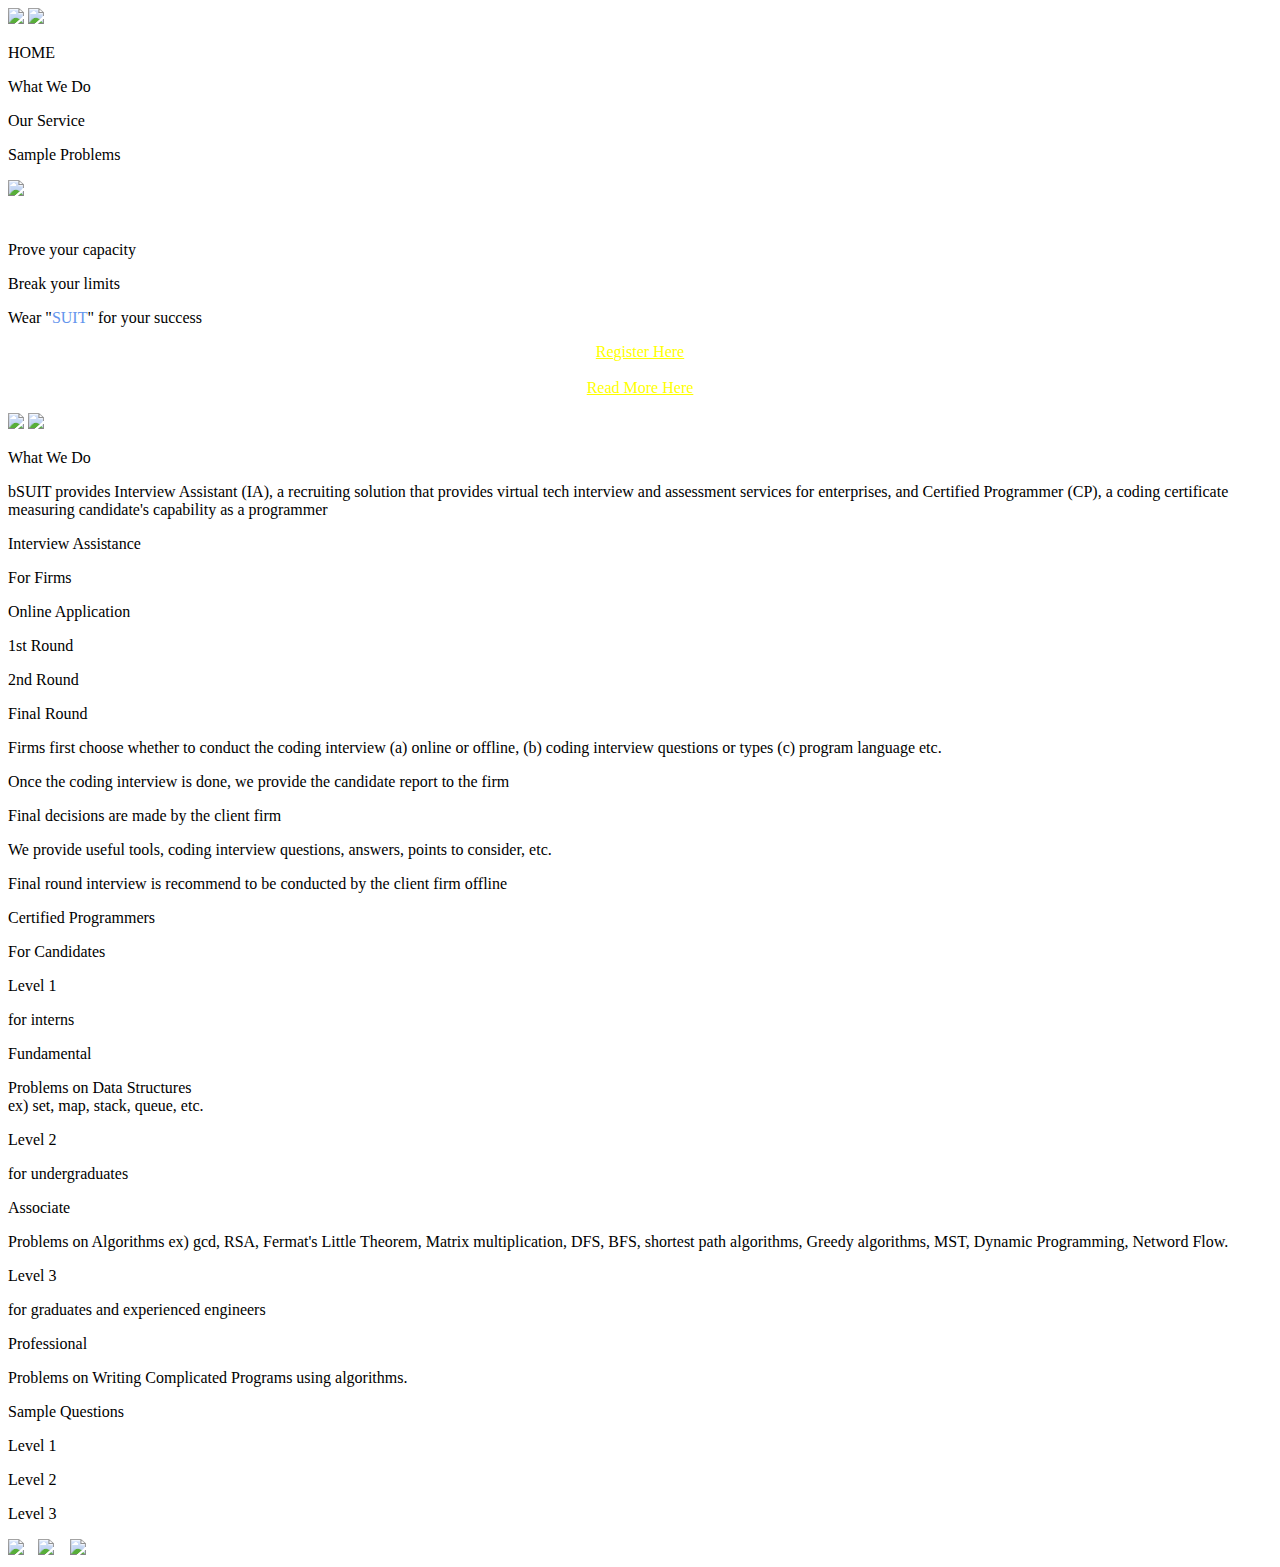
==== index.html @ 93d7b14b "bugfix" ====
<!DOCTYPE html>
<head>
    <meta name="viewport" content="width=device-width,initial-scale=1" />
    <title>HOME</title>
    <link rel="stylesheet" href="https://unpkg.com/swiper/css/swiper.css">
    <link rel="stylesheet" href="https://unpkg.com/swiper/css/swiper.min.css">
    <link rel="stylesheet" href="general.css">
    <link rel="icon" href="img/colorlogo.png">
</head>
<body>
    <div id = "rapper" style = "position:relative; height: 100%; width: 100%">
        <!-- Where the menu bars go to -->
        <div id = "anchor0" style = "position: absolute; top: 0px"></div>
        <div id = "anchor1" style = "position: absolute; top: 848px"></div>
        <div id = "anchor2" style = "position: absolute; top: 1532px"></div>
        <div id = "anchor3" style = "position: absolute; top: 3536px"></div>


        <!-- This section is the main menu part of the website.-->
        <div class = "menu" style = "width: auto">

            <div class="swiper-container" style = "background-image:url('img/box.png')">
                <!-- This is the Logo--> 
                <img id = "logo" src = "img/logo.png">
                <!-- This is the Menu Icon (hidden by default)-->
                <img id = "menuicon" src = "img/menu.png">
                <!-- This is the Menu--> 
                <div class = "words" style = "z-index: 2">
                    <p class = "mbutton" id = "uno" style = "z-index: 2"> HOME </p> 
                    <p class = "mbutton" id = "dos" style = "z-index: 2"> What We Do </p>
                    <p class = "mbutton" id = "tres" style = "z-index: 2"> Our Service </p> 
                    <p class = "mbutton" id = "quatro" style = "z-index: 2"> Sample Problems </p> 
                </div>
                <div class="swiper-wrapper">
                    <!-- Slides -->
                    <div class="swiper-slide" style = "position: relative; z-index: -1000">
                        <!-- Computer Pic -->
                        <img id = "mac" style = "z-index: -1000; max-width: 590px;" src = "img/computer.png">
                        <!-- The Text Section --> 
                        <div class = "main" style = "padding-top: 25px;">
                            <p>Prove your capacity</p>
                            <p>Break your limits</p>
                            <p>Wear "<span style = "color: #6495ED">SUIT</span>" for your success</p>
                        </div>
                        <!-- The Button --> 
                        <div id = "regbutton" style = "display: none">
                            <p style = "color: white; font-family: 'Open Sans', sans-serif; font-weight: 600; font-size: 24px; line-height: 33px; text-align: center;  line-height: 56px;"> Create Account</p>
                        </div>
                    </div>
                    <div class="swiper-slide" style = "position: relative; z-index: -1000">
                        <p id = "page2but" style = "text-align: center"> <a href = "https://tinyurl.com/bsuit-bcc-register" style = "z-index: 2; color: yellow; text-align: center">Register Here</a> <br><br> <a href = "competition.html" style = "z-index: 2; color: yellow;"> Read More Here</a> </p>
                        <img id = "banner" src = "img/banner.png">
                        <img id = "phonebanner" style = "z-index: -1;" src = "img/phonebanner.png">
                    </div>
                </div>
                <!-- pagination -->
                <div class="swiper-pagination"></div>
            
                <!-- navigation buttons -->
                <div class="swiper-button-prev swiperb" style = "color: white; opacity: 0.8"></div>
                <div class="swiper-button-next swiperb" style = "color: white; opacity: 0.8"></div>
            </div>
        </div>

        <!-- What We Do Section --> 
        <div class = "what-we-do">
            <div class = "rectangle-cover"></div>
            <p id = "title-text">What We Do</p>
            <div class = "line"></div>
            <p id = "main-text">bSUIT provides Interview Assistant (IA), a recruiting solution that provides virtual tech interview and assessment services for enterprises, and Certified Programmer (CP), a coding certificate measuring candidate's capability as a programmer
        </div>


        <!-- Interview Assistance --> 
        <div class = "specs1">
            <div class = "deco1"></div>
            <p id = "interviewassist"> Interview Assistance </p>
            <p id = "ffirms">For Firms</p>
            <!-- Timeline Bar -->
            <div id = "tbar"></div>
            <!-- Online Application-->
            <p id = "op">Online Application</p>
            <!-- 1st Round -->
            <p id = "firstr">1st Round</p>
            <!-- 2nd Round -->
            <p id = "secondr"> 2nd Round</p>
            <!-- Fianl Round -->
            <p id = "finalr"> Final Round </p>
            <!-- First Bulletpoint -->
            <div id = "fbul"> </div>
            <!-- Second Bulletpoint -->
            <div id = "sbullet"> </div>
            <!-- Thrid Bulletpoint -->
            <div id = "tbullet"> </div>
            <!-- Forth Bulletpoint -->
            <div  id = "fbullet"> </div>
            <!-- First Minibullet -->
            <div id = "fmbullet"></div>
            <!-- Second Minibullet -->
            <div id = "smbullet"></div>
            <!-- Thrid Minibullet-->
            <div id = "tmbullet"></div>
            <!-- Forth Minibullet -->
            <div id = "fombullet"></div>
            <!-- Fifth Minibullet -->
            <div id = "fifth-mbullet"></div>
            <!-- first round description-1 -->
            <p id = "firstrd-one">Firms first choose whether to conduct the coding interview (a) online or offline, (b) coding interview questions or types (c) program language etc.</p>
            <!-- first round descripton-2 -->
            <p id = "firstrd-two">Once the coding interview is done, we provide the candidate report to the firm</p>
            <!-- second round descripton-1 -->
            <p id = "secrd-one">Final decisions are made by the client firm</p>
            <!-- final round description-1-->
            <p id = "finrd-one">We provide useful tools, coding interview questions, answers, points to consider, etc.</p>
            <!-- final round description-2-->
            <p id = "finrd-two">Final round interview is recommend to be conducted by the client firm offline</p>
        </div>

        <!-- Certified Programmers -->
        <div class = "specs2">
            <!-- Deco -->
            <div class = "deco"> </div>
            <!-- Title -->
            <p id = "title"> Certified Programmers</p>
            <!-- Side Title -->
            <p id = "stitle"> For Candidates</p>

            <!-- Level 1 -->
            <p id = "lvlone"> Level 1</p>
            <!--For Interns-->
            <p id = "interns"> for interns</p>
            <!-- Divider 1 -->
            <div id = "divone"> </div>
            <!-- LVL1 Title -->
            <p id = "lvlonetitle"> Fundamental</p>
            <!-- LVL1 Main -->
            <p id = "lvlonemain">Problems on Data Structures <br> ex) set, map, stack, queue, etc.</p>


            <!-- Level 2 -->
            <p id = "lvltwo"> Level 2</p>
            <!--For Undergraduates-->
            <p id = "undergraduates">for undergraduates</p>
            <!-- Divider 2 -->
            <div id = "divtwo"> </div>
            <!-- LVL2 Title -->
            <p id = "lvltwotitle"> Associate</p>
            <!-- LVL2 Main -->
            <p id = "lvltwomain">Problems on Algorithms ex) gcd, RSA, Fermat's Little Theorem, Matrix multiplication, DFS, BFS, shortest path algorithms, Greedy algorithms, MST, Dynamic Programming, Netword Flow.</p>

            <!-- Level 3 -->
            <p id = "lvlthree"> Level 3</p>
            <!--For Graduates and Experienced Engineers-->
            <p id = "graduates"> for graduates and experienced engineers</p>
            <!-- Divider 3 -->
            <div id = "divthree"> </div>
            <!-- LVL3 Title -->
            <p id = "lvlthreetitle"> Professional</p>
            <!-- LVL3 Main -->
            <p id = "lvlthreemain">Problems on Writing Complicated Programs using algorithms.</p>
        </div>

        <div class = "sample-questions">
            <!-- Title -->
            <p id = "title">Sample Questions</p>
            <!-- The Problem -->
            <div class="swiper-containerdos">
                <div class="swiper-wrapper" style = "width: 752px">
                    <div class="swiper-slide" id = "first"></div>
                    <div class="swiper-slide" id = "second"> </div>
                    <div class="swiper-slide" id = "third"> </div>
                </div>
                <div class="swiper-button-prev" style = "color: grey; opacity: 0.8"></div>
                <div class="swiper-button-next" style = "color: grey; opacity: 0.8"></div>
            </div>

            <div id = "problem"></div>
            <!-- Lvl1 button -->
            <p id = "lvl1but" class = "selected"> Level 1 </p>
            <!-- Lvl2 button -->
            <p id = "lvl2but" class = "samplebutton"> Level 2 </p>
            <!-- Lvl3 button -->
            <p id = "lvl3but" class = "samplebutton"> Level 3 </p>
            <!-- UI Line -->
            <div id = "uiline"></div>
            <div class = "footer">
            </div>
            <div class = "logos">
                <a href = "https://www.facebook.com/bsuit.berkeley/"><img id = "fb" src = "img/fb.png" style = "margin-right: 10px"></a>
                <a href = "https://www.instagram.com/bsuit.berkeley/"><img id = "in" src = "img/in.png"></a>
                <a href = "https://www.linkedin.com/company/bsuit/"><img id = "li" src = "img/li.png" style = "margin-left: 12px"></a>
            </div>
            <p style = "position: absolute; color: white; top: 1155px; left: 50%; transform: translateX(-50%); font-family: 'Open Sans', sans-serif">© 2020 by bSUIT.</p>

        </div>
    </div>
    <script src="https://code.jquery.com/jquery-3.5.1.min.js"></script>
    <link href = "https://code.jquery.com/ui/1.12.1/themes/ui-lightness/jquery-ui.css" rel = "stylesheet">
    <script src="https://unpkg.com/swiper/js/swiper.js"></script>
    <script src="https://unpkg.com/swiper/js/swiper.min.js"></script>
    <script src = "https://code.jquery.com/ui/1.12.1/jquery-ui.js"></script>
    <script src = "scripts/home.js"></script>
</body>
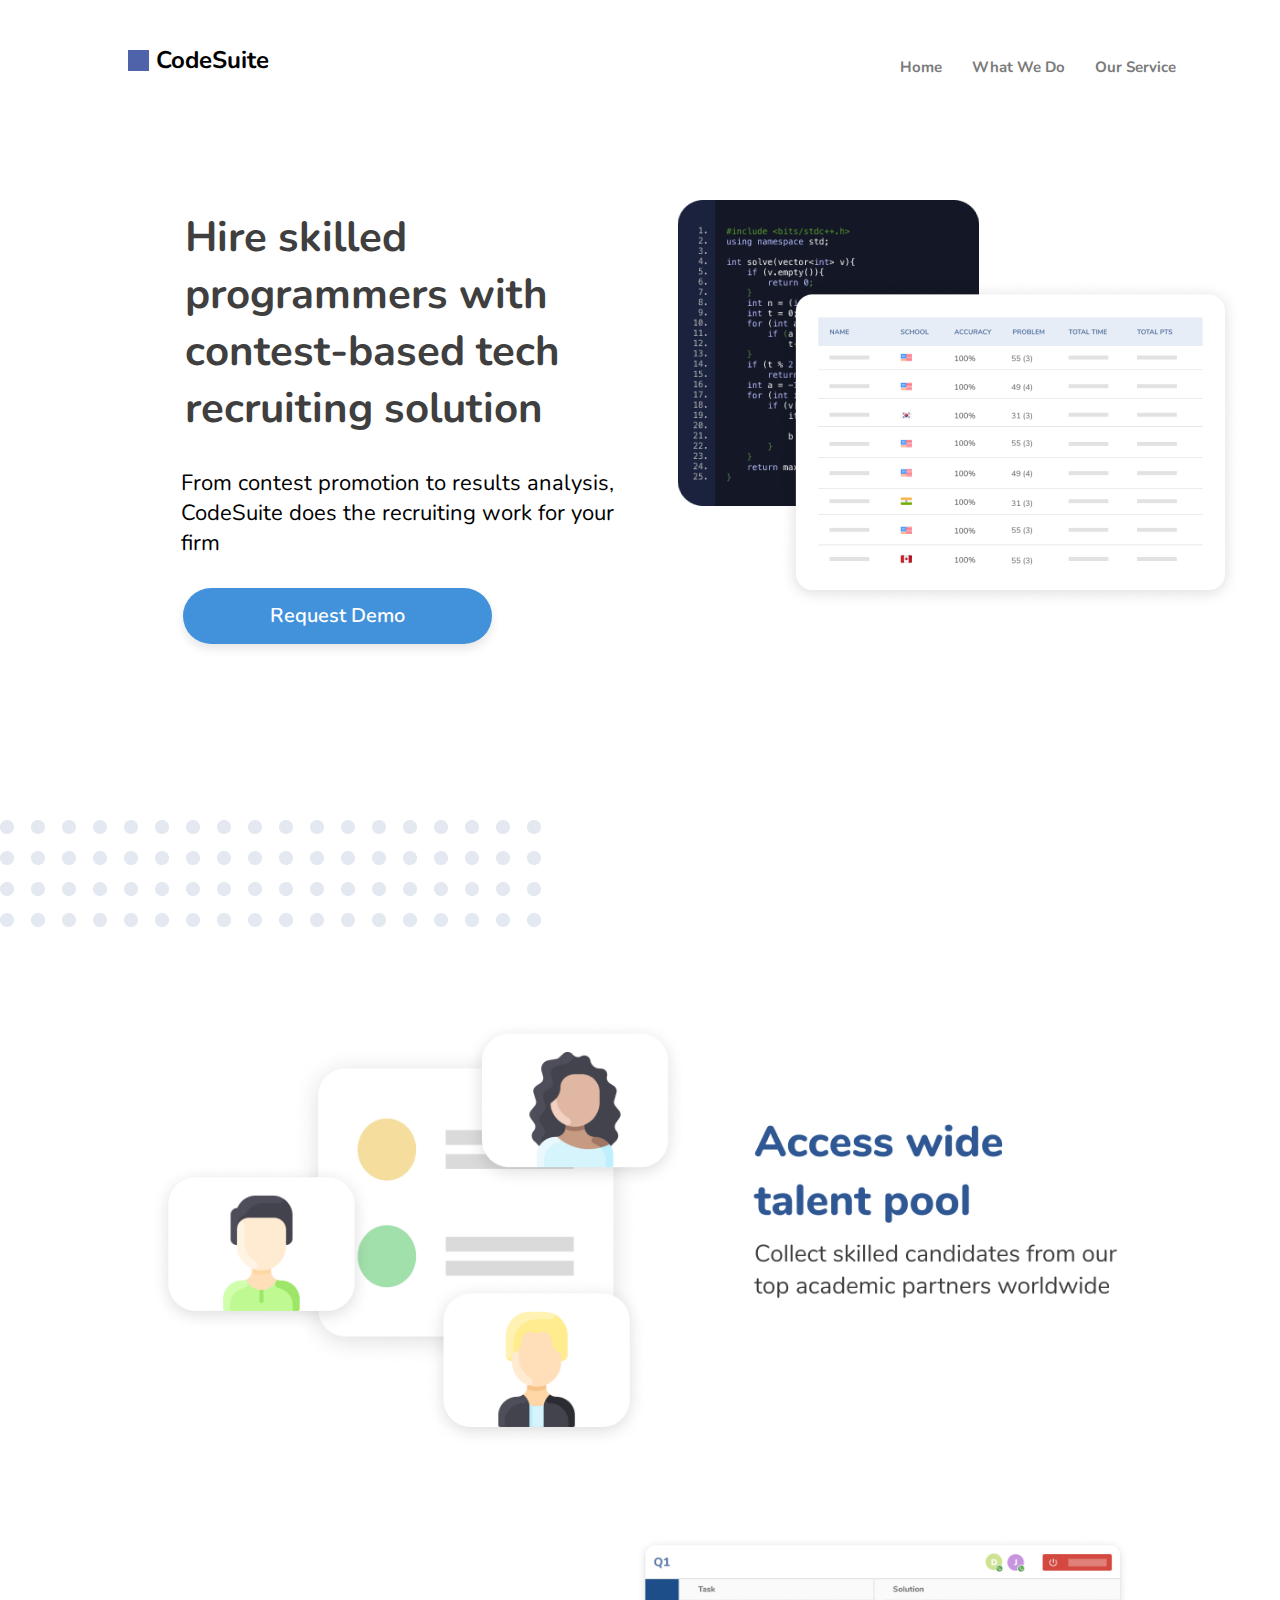
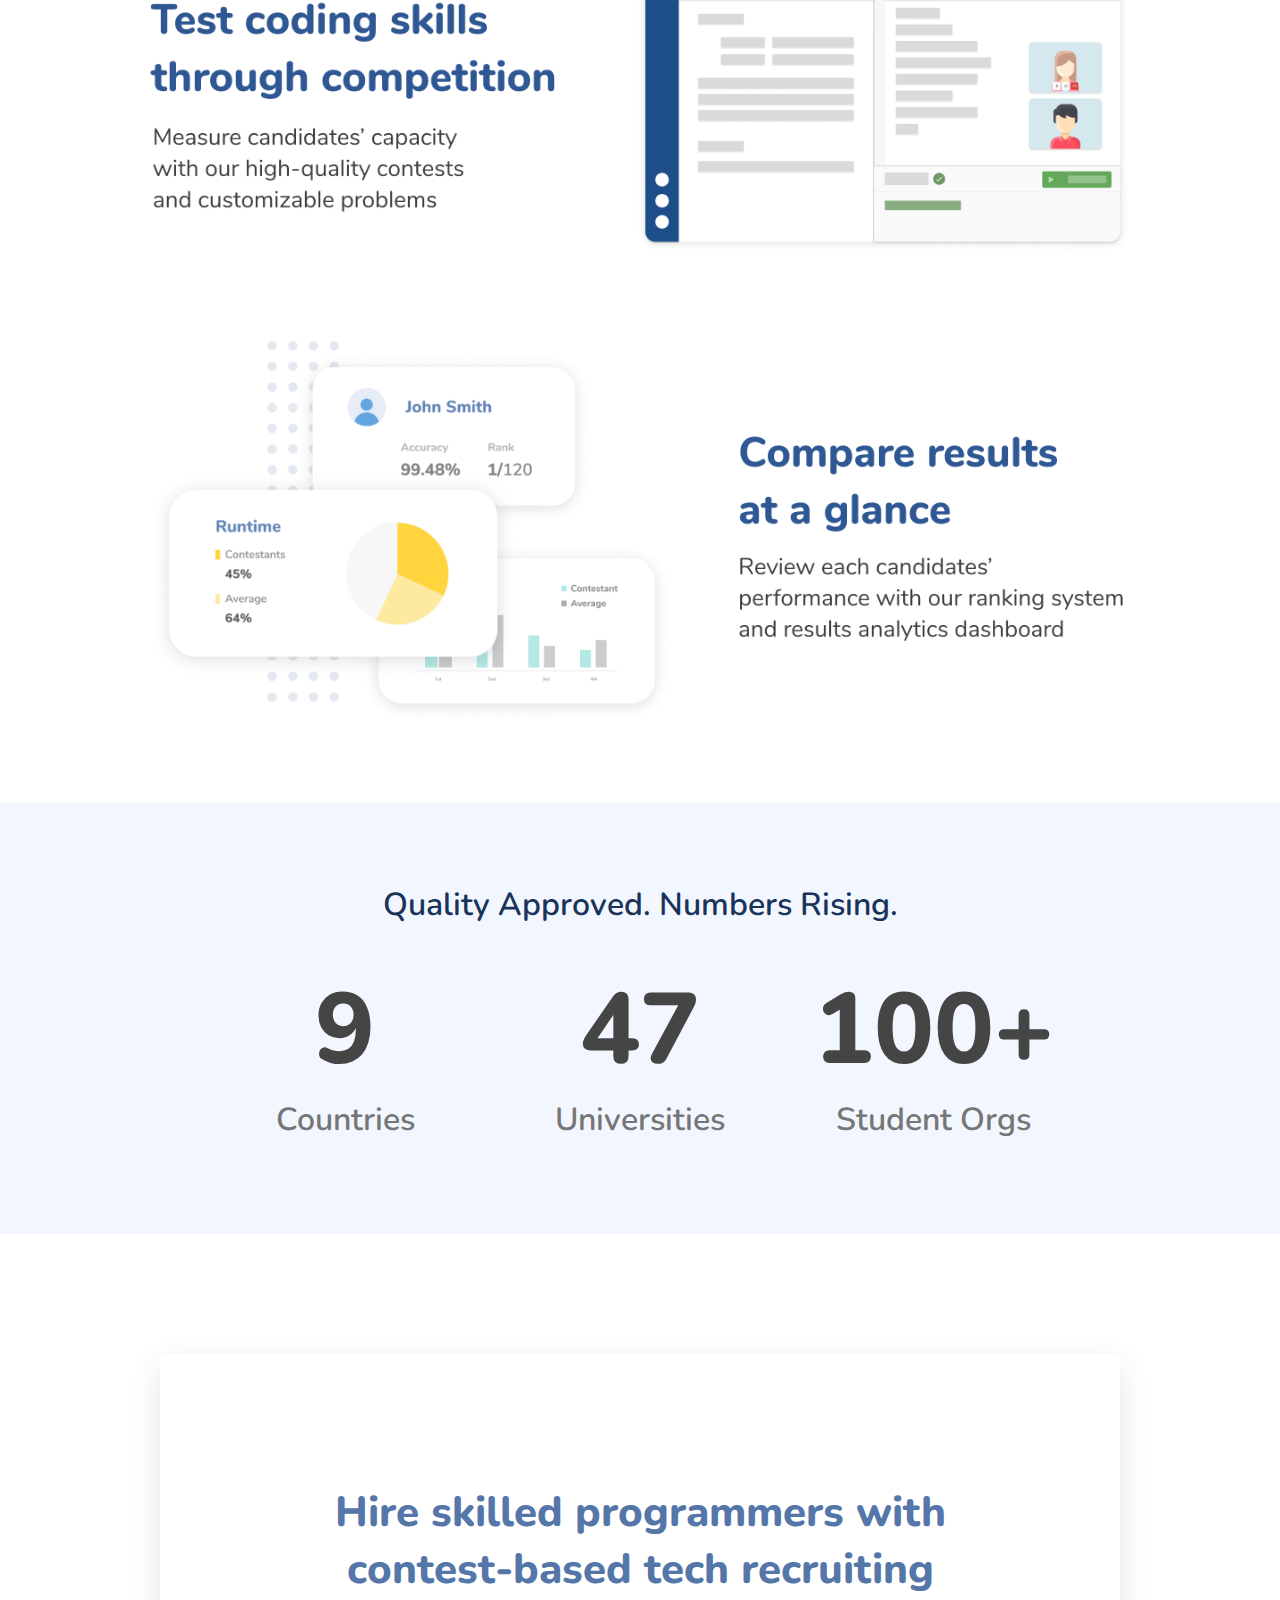
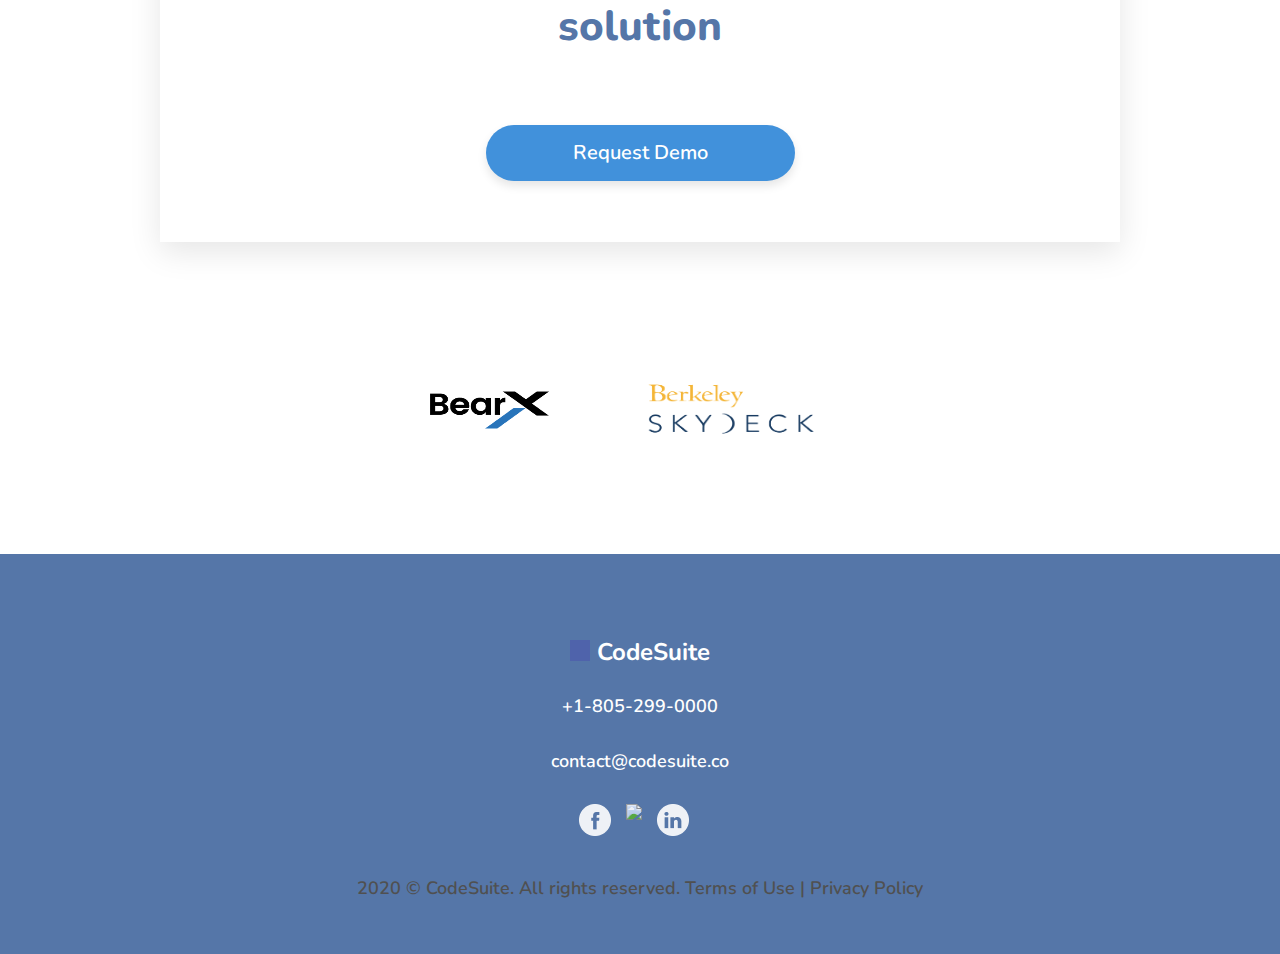
==== commit abc4427f: "fixed" ====
--- a/index.html
+++ b/index.html
@@ -1,203 +1,90 @@
 <!DOCTYPE html>
 <head>
-    <meta name="viewport" content="width=device-width,initial-scale=1" />
-    <title>HOME</title>
-    <link rel="stylesheet" href="https://unpkg.com/swiper/css/swiper.css">
-    <link rel="stylesheet" href="https://unpkg.com/swiper/css/swiper.min.css">
-    <link rel="stylesheet" href="general.css">
+    <meta name="viewport" content="width=device-width,initial-scale=1"/>
+    <title>Home</title>
+    <link rel="stylesheet" href="index.css">
+    <link href='https://fonts.googleapis.com/css?family=Nunito' rel='stylesheet'>
+    <link href='http://fonts.googleapis.com/css?family=Roboto' rel='stylesheet' type='text/css'>
+    <link href='https://fonts.googleapis.com/css?family=Montserrat' rel='stylesheet'>
+    <link href='https://fonts.googleapis.com/css?family=Menlo' rel='stylesheet'>
+    <link href='http://fonts.googleapis.com/css?family=Open+Sans:400,300,700' rel='stylesheet' type='text/css'>
     <link rel="icon" href="img/colorlogo.png">
 </head>
 <body>
-    <div id = "rapper" style = "position:relative; height: 100%; width: 100%">
-        <!-- Where the menu bars go to -->
-        <div id = "anchor0" style = "position: absolute; top: 0px"></div>
-        <div id = "anchor1" style = "position: absolute; top: 848px"></div>
-        <div id = "anchor2" style = "position: absolute; top: 1532px"></div>
-        <div id = "anchor3" style = "position: absolute; top: 3536px"></div>
-
-
-        <!-- This section is the main menu part of the website.-->
-        <div class = "menu" style = "width: auto">
-
-            <div class="swiper-container" style = "background-image:url('img/box.png')">
-                <!-- This is the Logo--> 
-                <img id = "logo" src = "img/logo.png">
-                <!-- This is the Menu Icon (hidden by default)-->
-                <img id = "menuicon" src = "img/menu.png">
-                <!-- This is the Menu--> 
-                <div class = "words" style = "z-index: 2">
-                    <p class = "mbutton" id = "uno" style = "z-index: 2"> HOME </p> 
-                    <p class = "mbutton" id = "dos" style = "z-index: 2"> What We Do </p>
-                    <p class = "mbutton" id = "tres" style = "z-index: 2"> Our Service </p> 
-                    <p class = "mbutton" id = "quatro" style = "z-index: 2"> Sample Problems </p> 
-                </div>
-                <div class="swiper-wrapper">
-                    <!-- Slides -->
-                    <div class="swiper-slide" style = "position: relative; z-index: -1000">
-                        <!-- Computer Pic -->
-                        <img id = "mac" style = "z-index: -1000; max-width: 590px;" src = "img/computer.png">
-                        <!-- The Text Section --> 
-                        <div class = "main" style = "padding-top: 25px;">
-                            <p>Prove your capacity</p>
-                            <p>Break your limits</p>
-                            <p>Wear "<span style = "color: #6495ED">SUIT</span>" for your success</p>
-                        </div>
-                        <!-- The Button --> 
-                        <div id = "regbutton" style = "display: none">
-                            <p style = "color: white; font-family: 'Open Sans', sans-serif; font-weight: 600; font-size: 24px; line-height: 33px; text-align: center;  line-height: 56px;"> Create Account</p>
-                        </div>
-                    </div>
-                    <div class="swiper-slide" style = "position: relative; z-index: -1000">
-                        <p id = "page2but" style = "text-align: center"> <a href = "https://tinyurl.com/bsuit-bcc-register" style = "z-index: 2; color: yellow; text-align: center">Register Here</a> <br><br> <a href = "competition.html" style = "z-index: 2; color: yellow;"> Read More Here</a> </p>
-                        <img id = "banner" src = "img/banner.png">
-                        <img id = "phonebanner" style = "z-index: -1;" src = "img/phonebanner.png">
-                    </div>
-                </div>
-                <!-- pagination -->
-                <div class="swiper-pagination"></div>
-            
-                <!-- navigation buttons -->
-                <div class="swiper-button-prev swiperb" style = "color: white; opacity: 0.8"></div>
-                <div class="swiper-button-next swiperb" style = "color: white; opacity: 0.8"></div>
+    <div class = "navbar">
+        <div class = "logoandtitle">
+            <div class = "mbluebox"></div>
+            <p id = "title">CodeSuite</p>
+            <img src = "img/menu.png" id = "menuicon">
+        </div>
+        <a id = "home">Home</a>
+        <a id = "whutwedo">What We Do</a>
+        <a id = "serv">Our Service</a>
+    </div>
+    <div class = "headerpage">
+        <div class = "block1">
+            <p class = "subheader1">Hire skilled programmers with contest-based tech recruiting solution</p>
+            <p class = "subheader2">From contest promotion to results analysis, CodeSuite does the recruiting work for your firm</p>
+            <a class = "button1">Request Demo</a>
+        </div>
+        <div class = "block2">
+            <img id = "dos" src = "img/dos.png">
+            <img id = "uno" src = "img/uno.png">
+        </div>
+    </div>
+    <img id = "dividor" src = "img/4.png">
+    <div class = "firstinfo">
+        <img draggable="false" src = "img/firstinfo.png">
+    </div>
+    <div class = "secondinfo">
+        <img draggable="false" src = "img/secondinfo.png">
+    </div>
+    <div class = "thirdinfo">
+        <img draggable="false" src = "img/thirdinfo.png">
+    </div>
+    <div class = "bluebox">
+        <p class = "title"> Quality Approved. Numbers Rising.</p>
+        <div class = "stats">
+            <div class = "countries">
+                <p class = "number">9</p>
+                <p class = "desc">Countries</p>
+            </div>
+            <div class = "universities">
+                <p class = "number">47</p>
+                <p class = "desc">Universities</p>
+            </div>
+            <div class = "orgs">
+                <p class = "number">100+</p>
+                <p class = "desc">Student Orgs</p>
             </div>
         </div>
-
-        <!-- What We Do Section --> 
-        <div class = "what-we-do">
-            <div class = "rectangle-cover"></div>
-            <p id = "title-text">What We Do</p>
-            <div class = "line"></div>
-            <p id = "main-text">bSUIT provides Interview Assistant (IA), a recruiting solution that provides virtual tech interview and assessment services for enterprises, and Certified Programmer (CP), a coding certificate measuring candidate's capability as a programmer
+    </div>
+    <div class = "closer">
+        <div class = "innerbox">
+            <p class = "desc">Hire skilled programmers with contest-based tech recruiting solution</p>
+            <a class = "button"> Request Demo </a>
         </div>
-
-
-        <!-- Interview Assistance --> 
-        <div class = "specs1">
-            <div class = "deco1"></div>
-            <p id = "interviewassist"> Interview Assistance </p>
-            <p id = "ffirms">For Firms</p>
-            <!-- Timeline Bar -->
-            <div id = "tbar"></div>
-            <!-- Online Application-->
-            <p id = "op">Online Application</p>
-            <!-- 1st Round -->
-            <p id = "firstr">1st Round</p>
-            <!-- 2nd Round -->
-            <p id = "secondr"> 2nd Round</p>
-            <!-- Fianl Round -->
-            <p id = "finalr"> Final Round </p>
-            <!-- First Bulletpoint -->
-            <div id = "fbul"> </div>
-            <!-- Second Bulletpoint -->
-            <div id = "sbullet"> </div>
-            <!-- Thrid Bulletpoint -->
-            <div id = "tbullet"> </div>
-            <!-- Forth Bulletpoint -->
-            <div  id = "fbullet"> </div>
-            <!-- First Minibullet -->
-            <div id = "fmbullet"></div>
-            <!-- Second Minibullet -->
-            <div id = "smbullet"></div>
-            <!-- Thrid Minibullet-->
-            <div id = "tmbullet"></div>
-            <!-- Forth Minibullet -->
-            <div id = "fombullet"></div>
-            <!-- Fifth Minibullet -->
-            <div id = "fifth-mbullet"></div>
-            <!-- first round description-1 -->
-            <p id = "firstrd-one">Firms first choose whether to conduct the coding interview (a) online or offline, (b) coding interview questions or types (c) program language etc.</p>
-            <!-- first round descripton-2 -->
-            <p id = "firstrd-two">Once the coding interview is done, we provide the candidate report to the firm</p>
-            <!-- second round descripton-1 -->
-            <p id = "secrd-one">Final decisions are made by the client firm</p>
-            <!-- final round description-1-->
-            <p id = "finrd-one">We provide useful tools, coding interview questions, answers, points to consider, etc.</p>
-            <!-- final round description-2-->
-            <p id = "finrd-two">Final round interview is recommend to be conducted by the client firm offline</p>
-        </div>
-
-        <!-- Certified Programmers -->
-        <div class = "specs2">
-            <!-- Deco -->
-            <div class = "deco"> </div>
-            <!-- Title -->
-            <p id = "title"> Certified Programmers</p>
-            <!-- Side Title -->
-            <p id = "stitle"> For Candidates</p>
-
-            <!-- Level 1 -->
-            <p id = "lvlone"> Level 1</p>
-            <!--For Interns-->
-            <p id = "interns"> for interns</p>
-            <!-- Divider 1 -->
-            <div id = "divone"> </div>
-            <!-- LVL1 Title -->
-            <p id = "lvlonetitle"> Fundamental</p>
-            <!-- LVL1 Main -->
-            <p id = "lvlonemain">Problems on Data Structures <br> ex) set, map, stack, queue, etc.</p>
-
-
-            <!-- Level 2 -->
-            <p id = "lvltwo"> Level 2</p>
-            <!--For Undergraduates-->
-            <p id = "undergraduates">for undergraduates</p>
-            <!-- Divider 2 -->
-            <div id = "divtwo"> </div>
-            <!-- LVL2 Title -->
-            <p id = "lvltwotitle"> Associate</p>
-            <!-- LVL2 Main -->
-            <p id = "lvltwomain">Problems on Algorithms ex) gcd, RSA, Fermat's Little Theorem, Matrix multiplication, DFS, BFS, shortest path algorithms, Greedy algorithms, MST, Dynamic Programming, Netword Flow.</p>
-
-            <!-- Level 3 -->
-            <p id = "lvlthree"> Level 3</p>
-            <!--For Graduates and Experienced Engineers-->
-            <p id = "graduates"> for graduates and experienced engineers</p>
-            <!-- Divider 3 -->
-            <div id = "divthree"> </div>
-            <!-- LVL3 Title -->
-            <p id = "lvlthreetitle"> Professional</p>
-            <!-- LVL3 Main -->
-            <p id = "lvlthreemain">Problems on Writing Complicated Programs using algorithms.</p>
-        </div>
-
-        <div class = "sample-questions">
-            <!-- Title -->
-            <p id = "title">Sample Questions</p>
-            <!-- The Problem -->
-            <div class="swiper-containerdos">
-                <div class="swiper-wrapper" style = "width: 752px">
-                    <div class="swiper-slide" id = "first"></div>
-                    <div class="swiper-slide" id = "second"> </div>
-                    <div class="swiper-slide" id = "third"> </div>
-                </div>
-                <div class="swiper-button-prev" style = "color: grey; opacity: 0.8"></div>
-                <div class="swiper-button-next" style = "color: grey; opacity: 0.8"></div>
-            </div>
-
-            <div id = "problem"></div>
-            <!-- Lvl1 button -->
-            <p id = "lvl1but" class = "selected"> Level 1 </p>
-            <!-- Lvl2 button -->
-            <p id = "lvl2but" class = "samplebutton"> Level 2 </p>
-            <!-- Lvl3 button -->
-            <p id = "lvl3but" class = "samplebutton"> Level 3 </p>
-            <!-- UI Line -->
-            <div id = "uiline"></div>
-            <div class = "footer">
-            </div>
-            <div class = "logos">
-                <a href = "https://www.facebook.com/bsuit.berkeley/"><img id = "fb" src = "img/fb.png" style = "margin-right: 10px"></a>
-                <a href = "https://www.instagram.com/bsuit.berkeley/"><img id = "in" src = "img/in.png"></a>
-                <a href = "https://www.linkedin.com/company/bsuit/"><img id = "li" src = "img/li.png" style = "margin-left: 12px"></a>
-            </div>
-            <p style = "position: absolute; color: white; top: 1155px; left: 50%; transform: translateX(-50%); font-family: 'Open Sans', sans-serif">© 2020 by bSUIT.</p>
+        <div class = "logoarray">
+            <img id = "uno" src = "img/logo1.png">
+            <img id = "dos" src = "img/uc.png">
+            <img id = "tres" src = "img/logo3.png">
+            <img id = "quatro" src = "img/skydeck2.png">
 
         </div>
     </div>
-    <script src="https://code.jquery.com/jquery-3.5.1.min.js"></script>
-    <link href = "https://code.jquery.com/ui/1.12.1/themes/ui-lightness/jquery-ui.css" rel = "stylesheet">
-    <script src="https://unpkg.com/swiper/js/swiper.js"></script>
-    <script src="https://unpkg.com/swiper/js/swiper.min.js"></script>
-    <script src = "https://code.jquery.com/ui/1.12.1/jquery-ui.js"></script>
-    <script src = "scripts/home.js"></script>
-</body>
+    <div class = "footer">
+        <div class = "logoandtitle">
+            <div class = "mbluebox"></div>
+            <p id = "title">CodeSuite</p>
+        </div>
+        <p class = "number">+1-805-299-0000</p>
+        <p class = "email">contact@codesuite.co</p>
+        <div class = "social">
+            <a href = "https://www.facebook.com/bsuit.berkeley/"><img src = img/facebook.png></a>
+            <a href = "https://www.instagram.com/bsuit.berkeley/"><img src = "img/instagram.png"></a>
+            <a href = "https://www.linkedin.com/company/bsuit/"><img src = "img/linkedin.png"></a>
+        </div>
+        <p class = "finalfoot">2020 © CodeSuite. All rights reserved. Terms of Use | Privacy Policy</p>
+</div>
+<script src = index.js></script>
+</body>--- a/index.css
+++ b/index.css
@@ -0,0 +1,1628 @@
+* { 
+    margin: 0;
+    padding: 0;
+}
+
+html { 
+    width: 100%; 
+    height: 100%; 
+}
+
+/* Navbar */
+.navbar {
+    width: 100%; 
+    height: 120px; 
+    display: flex; 
+    min-width: 1250px; 
+}
+
+.navbar .logoandtitle {
+    display: flex; 
+    width: 58%; 
+    margin-left: 10%; 
+    
+}
+.navbar .logoandtitle img {
+    display: none; 
+}
+
+.navbar .logoandtitle .mbluebox { 
+    position: relative; 
+    display: block; 
+    width: 21px;
+    height: 21px; 
+    margin-top: calc((120px - 21px)/2);
+    margin-right: 7px; 
+    background: #4F63AB; 
+}
+
+
+#title { 
+    font-family: 'Nunito';
+    font-style: normal;
+    font-weight: bold;
+    font-size: 24px;
+    line-height: 120px;
+}
+.navbar a { 
+    font-family: 'Nunito';
+    font-style: normal;
+    font-weight: bold;
+    font-size: 15px;
+    line-height: 15px;
+    margin-top: 60px;
+    color: #6D6D6D;
+    margin-left: 30px; 
+    opacity: 0.9;
+}
+.navbar a:hover {
+    opacity: 1;
+    cursor: pointer;
+}
+
+/* Headerpage */
+.headerpage {
+    width: 100%; 
+    display: flex;
+    justify-content: center;
+    min-width: 1250px; 
+    height: 700px;
+}
+.headerpage .block1 {
+    width: 53%;
+}
+.headerpage .block2 {
+    width: 47%; 
+    display: flex; 
+}
+
+.headerpage .block1 .subheader1 {
+    position: relative;
+    float: right;
+    top: 89px; 
+    right: 52px; 
+    font-family: 'Nunito';
+    font-style: normal;
+    font-weight: bold;
+    font-size: 42px;
+    line-height: 57px;
+    color: #3F3F3F;
+    width: 65%; 
+}
+
+.headerpage .block1 .subheader2 {
+    position: relative;
+    float: right;
+    width: 66%; 
+    top: 120px;
+    right: 50px;  
+    font-family: 'Nunito';
+    font-style: normal;
+    font-weight: normal;
+    font-size: 22px;
+    line-height: 30px;
+
+    color: #000000;
+}
+
+.headerpage .block1 .button1 {
+    display: inline-block;
+    position: relative; 
+    z-index: 100;
+    margin-left: 27%; 
+
+    width: 309px; 
+    height: 56px;
+    border-radius: 28px;
+    line-height: 56px;
+    text-align: center;
+    top: 150px;
+    background: #4191DB;
+    box-shadow: 0px 5px 10px rgba(0, 0, 0, 0.1);
+    font-family: 'Nunito';
+    font-style: normal;
+    font-weight: 600;
+    font-size: 20px;
+    color: white; 
+}
+
+
+#uno {
+    position: relative;
+    top: 160px; 
+    right: 200px; 
+    width: 463px;
+    height: 329px;
+
+
+}
+
+#dos {
+    position: relative;
+    top: 80px; 
+    left: 0; 
+    width: 301px;
+    height: 306px;
+
+}
+
+/* Firstinfo */
+
+.firstinfo img {
+    display: block;
+    margin: auto;
+    width: 980px;
+    margin-top: 88px; 
+}
+.firstinfo img:hover {
+    transform: scale(1.1);
+}
+
+/* Secondinfo */
+
+.secondinfo img {
+    display: block;
+    margin: auto;
+    width: 980px;
+    margin-top: 88px; 
+}
+.secondinfo img:hover {
+    transform: scale(1.1);
+}
+/* Secondinfo */
+
+.thirdinfo img {
+    display: block;
+    margin: auto;
+    width: 980px;
+    margin-top: 88px; 
+    margin-bottom: 80px; 
+}
+.thirdinfo img:hover {
+    transform: scale(1.1);
+}
+
+/* Bluebox */
+.bluebox { 
+    width: 100%; 
+    height: 431px; 
+    background: #F2F7FF;
+}
+
+.bluebox .title { 
+    font-family: 'Nunito';
+    font-style: normal;
+    font-weight: 600;
+    font-size: 32px;
+    line-height: 44px;
+    text-align: center;
+    color: #193359;
+    padding-top: 80px; 
+
+}
+
+.bluebox .stats { 
+    width: 69%; 
+    height: calc(100% - 90px);
+    margin: auto; 
+    display: flex; 
+}
+
+.bluebox .stats .countries {
+    width: 33.3%;
+    height: calc(100% - 90px);
+}
+
+.bluebox .stats .universities {
+    width: 33.3%;
+    height: calc(100% - 90px);
+    
+}
+
+.bluebox .stats .orgs {
+    width: 33.3%;
+    height: calc(100% - 90px);
+    
+}
+
+.bluebox .stats .number {
+    margin-top: 35px; 
+    font-family: 'Nunito';
+    font-style: normal;
+    font-weight: 800;
+    font-size: 100px;
+    line-height: 136px;
+    text-align: center;
+    color: #454545;
+}
+
+.bluebox .stats .desc {
+    font-family: 'Nunito';
+    font-style: normal;
+    font-weight: 600;
+    font-size: 32px;
+    line-height: 44px;
+    text-align: center;
+    color: #767676;
+}
+
+/* Closer */
+.closer {
+    width: 100%; 
+    height: 800px; 
+}
+
+.closer .innerbox {
+    width: 75%; 
+    margin: auto;
+    height: 488px; 
+    box-shadow: 0px 10px 30px rgba(0, 0, 0, 0.1);
+    margin-top: 120px;
+}
+
+.closer .innerbox .desc {
+    width: 75%; 
+    padding-top: 130px; 
+    margin: auto; 
+    font-family: 'Nunito';
+    font-style: normal;
+    font-weight: 800;
+    font-size: 42px;
+    line-height: 57px;
+    text-align: center;
+    margin-bottom: 70px;
+
+    color: #5576A8;
+}
+
+.closer .innerbox .button {
+    display: block;
+    width: 309px;
+    height: 56px;
+    background: #4191DB;
+    box-shadow: 0px 5px 10px rgba(0, 0, 0, 0.1);
+    border-radius: 28px;
+    margin: auto;
+    line-height: 56px; 
+    text-align: center;
+    font-family: 'Nunito';
+    font-style: normal;
+    font-weight: 600;
+    font-size: 20px;
+    color: #FFFFFF;
+}
+
+.logoarray { 
+    display: flex; 
+    width: 80%; 
+    margin: auto;
+    justify-content: center;
+    margin-top: 110px;
+}
+.logoarray #uno {
+    position: relative;
+    top: 10px;
+    left: -30px;
+    width: 202px;
+    height: 47px;
+    display: block;
+    padding: 20px; 
+}
+.logoarray #dos { 
+    position: relative;
+    top: 0;
+    left: -30px;
+    right: 0; 
+    width: 200px;
+    height: 70px;
+    padding: 20px; 
+    display: none;
+
+}
+.logoarray #tres {
+    position: relative;
+    top: 9px;
+    left: -30px;
+    right: 0; 
+    width: 131px;
+    height: 74px;
+    padding: 20px; 
+    display: none;
+}
+.logoarray #quatro {
+    position: relative;
+    top: -20px;
+    left: -30px;
+    right: 0; 
+    width: 200px; 
+    height: 120px; 
+    padding: 20px; 
+}
+
+/* Footer */
+.footer {
+    height: 400px;
+    width: 100%;
+    background: #5576A8;
+}
+
+.footer .logoandtitle .mbluebox {  /* For other combos */
+    position: relative; 
+    display: block; 
+    width: 21px;
+    height: 21px; 
+    margin-right: 7px; 
+    margin-top: 86px;
+    background: #4F63AB; 
+}
+
+.footer .logoandtitle #title {
+    font-family: 'Nunito';
+    font-style: normal;
+    font-weight: bold;
+    font-size: 24px;
+    line-height: 24px;
+    color: white; 
+    margin-top: 86px;
+}
+.footer .logoandtitle {
+    display: flex; 
+    margin: auto;  
+    width: 140px;   
+}
+
+.footer .number {
+    font-family: 'Nunito';
+    font-style: normal;
+    font-weight: 600;
+    font-size: 18px;
+    line-height: 25px;
+    color: #FFFFFF;
+    text-align: center; 
+    margin-top: 30px; 
+}
+
+.footer .email {
+    font-family: 'Nunito';
+    font-style: normal;
+    font-weight: 600;
+    font-size: 18px;
+    line-height: 25px;
+    color: #FFFFFF;
+    text-align: center; 
+    margin-top: 30px; 
+
+}
+
+.footer .social {
+    display: flex; 
+    width: 152px; 
+    height: 32px; 
+    margin: auto; 
+    margin-top: 30px; 
+}
+
+.footer .social img { 
+    padding-left: 15px; 
+    opacity: 0.9; 
+}
+
+.footer .social img:hover {
+    opacity: 1; 
+    cursor: pointer; 
+}
+
+.footer .finalfoot {
+    margin-top: 40px;
+    font-family: 'Nunito';
+    font-style: normal;
+    font-weight: 600;
+    font-size: 18px;
+    line-height: 25px;
+    color: #505050;
+    text-align: center;
+}
+
+/* Ipad pro */
+@media only screen and (max-width: 1024px) {
+    /* Navbar */
+    .navbar {
+        min-width: 100%; 
+        max-width: 100%; 
+        height: 120px; 
+        display: flex; 
+    }
+
+    .navbar .logoandtitle {
+        display: flex; 
+        width: 45%; 
+        margin-left: 10%; 
+        
+    }
+    .navbar .logoandtitle img {
+        display: none; 
+    }
+
+    .navbar .logoandtitle .mbluebox { 
+        position: relative; 
+        display: block; 
+        width: 21px;
+        height: 21px; 
+        margin-top: calc((120px - 21px)/2);
+        margin-right: 7px; 
+        background: #4F63AB; 
+    }
+
+
+    #title { 
+        font-family: 'Nunito';
+        font-style: normal;
+        font-weight: bold;
+        font-size: 24px;
+        line-height: 120px;
+    }
+    .navbar a { 
+        font-family: 'Nunito';
+        font-style: normal;
+        font-weight: bold;
+        font-size: 15px;
+        line-height: 15px;
+        margin-top: 60px;
+        color: #6D6D6D;
+        margin-left: 30px; 
+        opacity: 0.9;
+    }
+    .navbar a:hover {
+        opacity: 1;
+        cursor: pointer;
+    }
+
+    /* Headerpage */
+    .headerpage {
+        max-width: 100%; 
+        min-width: 100%;
+        display: flex;
+        justify-content: center;
+        height: 700px;
+    }
+    .headerpage .block1 {
+        width: 53%;
+    }
+    .headerpage .block2 {
+        width: 47%; 
+        display: flex; 
+    }
+
+    .headerpage .block1 .subheader1 {
+        position: relative;
+        float: right;
+        top: 89px; 
+        right: 52px; 
+        font-family: 'Nunito';
+        font-style: normal;
+        font-weight: bold;
+        font-size: 27px;
+        line-height: 40px;
+        color: #3F3F3F;
+        width: 65%; 
+    }
+
+    .headerpage .block1 .subheader2 {
+        position: relative;
+        float: right;
+        width: 66%; 
+        top: 120px;
+        right: 50px;  
+        font-family: 'Nunito';
+        font-style: normal;
+        font-weight: normal;
+        font-size: 16px;
+        line-height: 30px;
+
+        color: #000000;
+    }
+
+    .headerpage .block1 .button1 {
+        display: inline-block;
+        position: relative; 
+        z-index: 100;
+        margin-left: 20%; 
+
+        width: 309px; 
+        height: 56px;
+        border-radius: 28px;
+        line-height: 56px;
+        text-align: center;
+        top: 150px;
+        background: #4191DB;
+        box-shadow: 0px 5px 10px rgba(0, 0, 0, 0.1);
+        font-family: 'Nunito';
+        font-style: normal;
+        font-weight: 600;
+        font-size: 20px;
+        color: white; 
+    }
+
+    #uno {
+        position: relative;
+        top: 160px; 
+        right: 180px; 
+        width: 273px;
+        height: 179px;
+
+
+    }
+
+    #dos {
+        position: relative;
+        top: 80px; 
+        width: 201px;
+        height: 206px;
+
+    }
+
+    /* Firstinfo */
+
+    .firstinfo img {
+        display: block;
+        margin: auto;
+        width: 670px;
+        margin-top: 88px; 
+    }
+    .firstinfo img:hover {
+        transform: scale(1.1);
+    }
+
+    /* Secondinfo */
+
+    .secondinfo img {
+        display: block;
+        margin: auto;
+        width: 670px;
+        margin-top: 88px; 
+    }
+    .secondinfo img:hover {
+        transform: scale(1.1);
+    }
+    /* Secondinfo */
+
+    .thirdinfo img {
+        display: block;
+        margin: auto;
+        width: 670px;
+        margin-top: 88px; 
+        margin-bottom: 80px; 
+    }
+    .thirdinfo img:hover {
+        transform: scale(1.1);
+    }
+
+    /* Bluebox */
+    .bluebox { 
+        min-width: 100%; 
+        max-width: 100%;
+        height: 431px; 
+        background: #F2F7FF;
+    }
+
+    .bluebox .title { 
+        font-family: 'Nunito';
+        font-style: normal;
+        font-weight: 600;
+        font-size: 32px;
+        line-height: 44px;
+        text-align: center;
+        color: #193359;
+        padding-top: 80px; 
+
+    }
+
+    .bluebox .stats { 
+        width: 69%; 
+        height: calc(100% - 90px);
+        margin: auto; 
+        display: flex; 
+    }
+
+    .bluebox .stats .countries {
+        width: 33.3%;
+        height: calc(100% - 90px);
+    }
+
+    .bluebox .stats .universities {
+        width: 33.3%;
+        height: calc(100% - 90px);
+        
+    }
+
+    .bluebox .stats .orgs {
+        width: 33.3%;
+        height: calc(100% - 90px);
+        
+    }
+
+    .bluebox .stats .number {
+        margin-top: 35px; 
+        font-family: 'Nunito';
+        font-style: normal;
+        font-weight: 800;
+        font-size: 70px;
+        line-height: 136px;
+        text-align: center;
+        color: #454545;
+    }
+
+    .bluebox .stats .desc {
+        font-family: 'Nunito';
+        font-style: normal;
+        font-weight: 600;
+        font-size: 27px;
+        line-height: 44px;
+        text-align: center;
+        color: #767676;
+    }
+
+    /* Closer */
+    .closer {
+        width: 100%; 
+        height: 800px; 
+    }
+
+    .closer .innerbox {
+        width: 75%; 
+        margin: auto;
+        height: 488px; 
+        box-shadow: 0px 10px 30px rgba(0, 0, 0, 0.1);
+        margin-top: 120px;
+    }
+
+    .closer .innerbox .desc {
+        width: 75%; 
+        padding-top: 130px; 
+        margin: auto; 
+        font-family: 'Nunito';
+        font-style: normal;
+        font-weight: 800;
+        font-size: 36px;
+        line-height: 57px;
+        text-align: center;
+        margin-bottom: 70px;
+
+        color: #5576A8;
+    }
+
+    .closer .innerbox .button {
+        display: block;
+        width: 309px;
+        height: 56px;
+        background: #4191DB;
+        box-shadow: 0px 5px 10px rgba(0, 0, 0, 0.1);
+        border-radius: 28px;
+        margin: auto;
+        line-height: 56px; 
+        text-align: center;
+        font-family: 'Nunito';
+        font-style: normal;
+        font-weight: 600;
+        font-size: 20px;
+        color: #FFFFFF;
+    }
+
+    .logoarray { 
+        display: flex; 
+        width: 80%; 
+        margin: auto;
+        justify-content: center;
+        margin-top: 110px;
+    }
+    .logoarray #uno {
+        position: relative;
+        top: 20px;
+        left: -30px;
+        width: 182px;
+        height: 37px;
+        display: block;
+        padding: 20px; 
+    }
+    .logoarray #dos { 
+        position: relative;
+        top: 0;
+        left: -30px;
+        right: 0; 
+        width: 180px;
+        height: 70px;
+        padding: 20px; 
+
+    }
+    .logoarray #tres {
+        position: relative;
+        top: 9px;
+        left: -30px;
+        right: 0; 
+        width: 111px;
+        height: 74px;
+        padding: 20px; 
+    }
+    .logoarray #quatro {
+        position: relative;
+        top: -18px;
+        left: 0px;
+        right: 0; 
+        width: 190px; 
+        height: 110px; 
+        padding: 20px; 
+    }
+
+    /* Footer */
+    .footer {
+        height: 400px;
+        width: 100%;
+        background: #5576A8;
+    }
+
+    .footer .logoandtitle .mbluebox {  /* For other combos */
+        position: relative; 
+        display: block; 
+        width: 21px;
+        height: 21px; 
+        margin-right: 7px; 
+        margin-top: 86px;
+        background: #4F63AB; 
+    }
+
+    .footer .logoandtitle #title {
+        font-family: 'Nunito';
+        font-style: normal;
+        font-weight: bold;
+        font-size: 24px;
+        line-height: 24px;
+        color: white; 
+        margin-top: 86px;
+    }
+    .footer .logoandtitle {
+        display: flex; 
+        margin: auto;  
+        width: 140px;   
+    }
+
+    .footer .number {
+        font-family: 'Nunito';
+        font-style: normal;
+        font-weight: 600;
+        font-size: 18px;
+        line-height: 25px;
+        color: #FFFFFF;
+        text-align: center; 
+        margin-top: 30px; 
+    }
+
+    .footer .email {
+        font-family: 'Nunito';
+        font-style: normal;
+        font-weight: 600;
+        font-size: 18px;
+        line-height: 25px;
+        color: #FFFFFF;
+        text-align: center; 
+        margin-top: 30px; 
+
+    }
+
+    .footer .social {
+        display: flex; 
+        width: 152px; 
+        height: 32px; 
+        margin: auto; 
+        margin-top: 30px; 
+    }
+
+    .footer .social img { 
+        padding-left: 15px; 
+        opacity: 0.9; 
+    }
+
+    .footer .social img:hover {
+        opacity: 1; 
+        cursor: pointer; 
+    }
+
+    .footer .finalfoot {
+        margin-top: 40px;
+        font-family: 'Nunito';
+        font-style: normal;
+        font-weight: 600;
+        font-size: 18px;
+        line-height: 25px;
+        color: #505050;
+        text-align: center;
+    }
+
+}
+/* Ipad */
+@media only screen and (max-width: 768px) {
+    /* Navbar */
+    .navbar {
+        min-width: 100%; 
+        max-width: 100%; 
+        height: 120px; 
+        display: flex; 
+    }
+
+    .navbar .logoandtitle {
+        display: flex; 
+        width: 45%; 
+        margin-left: 10%; 
+        
+    }
+    .navbar .logoandtitle img {
+        display: none; 
+    }
+
+    .navbar .logoandtitle .mbluebox { 
+        position: relative; 
+        display: block; 
+        width: 21px;
+        height: 21px; 
+        margin-top: calc((120px - 21px)/2);
+        margin-right: 7px; 
+        background: #4F63AB; 
+    }
+
+
+    #title { 
+        font-family: 'Nunito';
+        font-style: normal;
+        font-weight: bold;
+        font-size: 24px;
+        line-height: 120px;
+    }
+    .navbar a { 
+        font-family: 'Nunito';
+        font-style: normal;
+        font-weight: bold;
+        font-size: 15px;
+        line-height: 15px;
+        margin-top: 60px;
+        color: #6D6D6D;
+        margin-left: 30px; 
+        opacity: 0.9;
+    }
+    .navbar a:hover {
+        opacity: 1;
+        cursor: pointer;
+    }
+
+    /* Headerpage */
+    .headerpage {
+        max-width: 100%; 
+        min-width: 100%;
+        display: flex;
+        justify-content: center;
+        height: 700px;
+    }
+    .headerpage .block1 {
+        width: 53%;
+    }
+    .headerpage .block2 {
+        width: 47%; 
+        display: flex; 
+    }
+
+    .headerpage .block1 .subheader1 {
+        position: relative;
+        float: right;
+        top: 89px; 
+        right: 52px; 
+        font-family: 'Nunito';
+        font-style: normal;
+        font-weight: bold;
+        font-size: 27px;
+        line-height: 40px;
+        color: #3F3F3F;
+        width: 65%; 
+    }
+
+    .headerpage .block1 .subheader2 {
+        position: relative;
+        float: right;
+        width: 66%; 
+        top: 120px;
+        right: 50px;  
+        font-family: 'Nunito';
+        font-style: normal;
+        font-weight: normal;
+        font-size: 16px;
+        line-height: 30px;
+
+        color: #000000;
+    }
+
+    .headerpage .block1 .button1 {
+        display: inline-block;
+        position: relative; 
+        z-index: 100;
+        margin-left: 20%; 
+
+        width: 309px; 
+        height: 56px;
+        border-radius: 28px;
+        line-height: 56px;
+        text-align: center;
+        top: 150px;
+        background: #4191DB;
+        box-shadow: 0px 5px 10px rgba(0, 0, 0, 0.1);
+        font-family: 'Nunito';
+        font-style: normal;
+        font-weight: 600;
+        font-size: 20px;
+        color: white; 
+    }
+
+    #uno {
+        position: relative;
+        top: 160px; 
+        right: 180px; 
+        width: 273px;
+        height: 179px;
+
+
+    }
+
+    #dos {
+        position: relative;
+        top: 80px; 
+        width: 201px;
+        height: 206px;
+
+    }
+
+    /* Firstinfo */
+
+    .firstinfo img {
+        display: block;
+        margin: auto;
+        width: 670px;
+        margin-top: 88px; 
+    }
+    .firstinfo img:hover {
+        transform: scale(1.1);
+    }
+
+    /* Secondinfo */
+
+    .secondinfo img {
+        display: block;
+        margin: auto;
+        width: 670px;
+        margin-top: 88px; 
+    }
+    .secondinfo img:hover {
+        transform: scale(1.1);
+    }
+    /* Secondinfo */
+
+    .thirdinfo img {
+        display: block;
+        margin: auto;
+        width: 670px;
+        margin-top: 88px; 
+        margin-bottom: 80px; 
+    }
+    .thirdinfo img:hover {
+        transform: scale(1.1);
+    }
+
+    /* Bluebox */
+    .bluebox { 
+        min-width: 100%; 
+        max-width: 100%;
+        height: 431px; 
+        background: #F2F7FF;
+    }
+
+    .bluebox .title { 
+        font-family: 'Nunito';
+        font-style: normal;
+        font-weight: 600;
+        font-size: 32px;
+        line-height: 44px;
+        text-align: center;
+        color: #193359;
+        padding-top: 80px; 
+
+    }
+
+    .bluebox .stats { 
+        width: 69%; 
+        height: calc(100% - 90px);
+        margin: auto; 
+        display: flex; 
+    }
+
+    .bluebox .stats .countries {
+        width: 33.3%;
+        height: calc(100% - 90px);
+    }
+
+    .bluebox .stats .universities {
+        width: 33.3%;
+        height: calc(100% - 90px);
+        
+    }
+
+    .bluebox .stats .orgs {
+        width: 33.3%;
+        height: calc(100% - 90px);
+        
+    }
+
+    .bluebox .stats .number {
+        margin-top: 35px; 
+        font-family: 'Nunito';
+        font-style: normal;
+        font-weight: 800;
+        font-size: 70px;
+        line-height: 136px;
+        text-align: center;
+        color: #454545;
+    }
+
+    .bluebox .stats .desc {
+        font-family: 'Nunito';
+        font-style: normal;
+        font-weight: 600;
+        font-size: 27px;
+        line-height: 44px;
+        text-align: center;
+        color: #767676;
+    }
+
+    /* Closer */
+    .closer {
+        width: 100%; 
+        height: 800px; 
+    }
+
+    .closer .innerbox {
+        width: 75%; 
+        margin: auto;
+        height: 488px; 
+        box-shadow: 0px 10px 30px rgba(0, 0, 0, 0.1);
+        margin-top: 120px;
+    }
+
+    .closer .innerbox .desc {
+        width: 75%; 
+        padding-top: 130px; 
+        margin: auto; 
+        font-family: 'Nunito';
+        font-style: normal;
+        font-weight: 800;
+        font-size: 36px;
+        line-height: 57px;
+        text-align: center;
+        margin-bottom: 70px;
+
+        color: #5576A8;
+    }
+
+    .closer .innerbox .button {
+        display: block;
+        width: 309px;
+        height: 56px;
+        background: #4191DB;
+        box-shadow: 0px 5px 10px rgba(0, 0, 0, 0.1);
+        border-radius: 28px;
+        margin: auto;
+        line-height: 56px; 
+        text-align: center;
+        font-family: 'Nunito';
+        font-style: normal;
+        font-weight: 600;
+        font-size: 20px;
+        color: #FFFFFF;
+    }
+
+    .logoarray { 
+        display: flex; 
+        width: 80%; 
+        margin: auto;
+        justify-content: center;
+        margin-top: 110px;
+    }
+    .logoarray #uno {
+        position: relative;
+        top: 20px;
+        left: -30px;
+        width: 182px;
+        height: 37px;
+        display: block;
+        padding: 20px; 
+    }
+    .logoarray #dos { 
+        position: relative;
+        top: 0;
+        left: -30px;
+        right: 0; 
+        width: 180px;
+        height: 70px;
+        padding: 20px; 
+
+    }
+    .logoarray #tres {
+        position: relative;
+        top: 9px;
+        left: -30px;
+        right: 0; 
+        width: 111px;
+        height: 74px;
+        padding: 20px; 
+    }
+    .logoarray #quatro {
+        position: relative;
+        top: -18px;
+        left: 0px;
+        right: 0; 
+        width: 190px; 
+        height: 110px; 
+        padding: 20px; 
+    }
+
+    /* Footer */
+    .footer {
+        height: 400px;
+        width: 100%;
+        background: #5576A8;
+    }
+
+    .footer .logoandtitle .mbluebox {  /* For other combos */
+        position: relative; 
+        display: block; 
+        width: 21px;
+        height: 21px; 
+        margin-right: 7px; 
+        margin-top: 86px;
+        background: #4F63AB; 
+    }
+
+    .footer .logoandtitle #title {
+        font-family: 'Nunito';
+        font-style: normal;
+        font-weight: bold;
+        font-size: 24px;
+        line-height: 24px;
+        color: white; 
+        margin-top: 86px;
+    }
+    .footer .logoandtitle {
+        display: flex; 
+        margin: auto;  
+        width: 140px;   
+    }
+
+    .footer .number {
+        font-family: 'Nunito';
+        font-style: normal;
+        font-weight: 600;
+        font-size: 18px;
+        line-height: 25px;
+        color: #FFFFFF;
+        text-align: center; 
+        margin-top: 30px; 
+    }
+
+    .footer .email {
+        font-family: 'Nunito';
+        font-style: normal;
+        font-weight: 600;
+        font-size: 18px;
+        line-height: 25px;
+        color: #FFFFFF;
+        text-align: center; 
+        margin-top: 30px; 
+
+    }
+
+    .footer .social {
+        display: flex; 
+        width: 152px; 
+        height: 32px; 
+        margin: auto; 
+        margin-top: 30px; 
+    }
+
+    .footer .social img { 
+        padding-left: 15px; 
+        opacity: 0.9; 
+    }
+
+    .footer .social img:hover {
+        opacity: 1; 
+        cursor: pointer; 
+    }
+
+    .footer .finalfoot {
+        margin-top: 40px;
+        font-family: 'Nunito';
+        font-style: normal;
+        font-weight: 600;
+        font-size: 18px;
+        line-height: 25px;
+        color: #505050;
+        text-align: center;
+    }
+
+}
+
+@media only screen and (max-width: 600px) {
+    html {
+        width: 100%;
+        height: 100%;
+    }
+    .navbar {
+        height: 120px; 
+        min-width: 100%;
+        max-width: 100%;
+        display: inline-block; 
+    }
+    .navbar .logoandtitle {
+        width: 13%; 
+        margin-left: 9%; 
+        height: 90px;
+    }
+    .navbar .logoandtitle img {
+        display: block;
+        position: relative; 
+        width: 100px; 
+        top: 14px; 
+        left: 130px;
+    }
+    
+    .navbar .logoandtitle .mbluebox { 
+        position: relative; 
+        display: block; 
+        width: 16px;
+        height: 16px; 
+        margin-top: calc((120px - 16px)/2);
+        margin-right: 7px; 
+        background: #4F63AB; 
+    }
+    
+    
+    #title { 
+        font-family: 'Nunito';
+        font-style: normal;
+        font-weight: bold;
+        font-size: 18px;
+        line-height: 120px;
+    }
+    .navbar a { 
+        font-family: 'Nunito';
+        font-style: normal;
+        font-weight: bold;
+        font-size: 14px;
+        line-height: 15px;
+        margin-top: 10px;
+        color: #6D6D6D;
+        margin-left: 20px; 
+        opacity: 0.9;
+        display: none; 
+        text-align: center; 
+    }
+    .navbar a:hover {
+        opacity: 1;
+        cursor: pointer;
+    }
+    
+    /* Headerpage */
+    .headerpage {
+        display: block;
+        min-width: 100%;
+        max-width: 100%;
+        height: 500px;
+    }
+    .headerpage .block1 {
+        min-width: 100%;
+        max-width: 100%;
+        margin: 0;
+        padding: 0;
+    }
+    .headerpage .block2 {
+        min-width: 100%;
+        max-width: 100%;
+        display: flex; 
+    }
+    
+    .headerpage .block1 .subheader1 {
+        position: relative;
+        float: left;
+        min-width: 100%;
+        max-width: 100%;
+        top: 30px; 
+        text-align: center;
+        left: 0px; 
+        font-family: 'Nunito';
+        font-style: normal;
+        font-weight: bold;
+        font-size: 24px;
+        line-height: 23px;
+        color: #3F3F3F;
+    }
+    
+    .headerpage .block1 .subheader2 {
+        display: none;
+    }
+    
+    .headerpage .block1 .button1 {
+        display: inline-block;
+        position: relative; 
+        z-index: 100;
+        margin: auto; 
+        width: 309px; 
+        height: 56px;
+        border-radius: 28px;
+        line-height: 56px;
+        text-align: center;
+        top: 300px;
+        margin-left: calc((100% - 309px)/2);
+        background: #4191DB;
+        box-shadow: 0px 5px 10px rgba(0, 0, 0, 0.1);
+        font-family: 'Nunito';
+        font-style: normal;
+        font-weight: 600;
+        font-size: 20px;
+        color: white; 
+    }
+    
+
+    #uno {
+        position: relative;
+        margin: auto; 
+        top: 30px; 
+        right: 100px; 
+        width: 200px;
+        height: 130px;
+    }
+    
+    #dos {
+        position: relative;
+        margin: auto; 
+        top: 0px; 
+        left: 130px; 
+        width: 150px;
+        height: 150px;
+    
+    }
+    #dividor {
+        display: none; 
+    }
+    /* Firstinfo */
+    
+    .firstinfo img {
+        display: block;
+        margin: auto;
+        width: 320px;
+        margin-top: 58px; 
+    }
+    
+    /* Secondinfo */
+    
+    .secondinfo img {
+        display: block;
+        margin: auto;
+        width: 320px;
+        margin-top: 58px;  
+    }
+    
+    /* Secondinfo */
+    
+    .thirdinfo img {
+        display: block;
+        margin: auto;
+        width: 320px;
+        margin-top: 58px; 
+        margin-bottom: 80px; 
+    }
+    
+    /* Bluebox */
+    .bluebox { 
+        width: 100%; 
+        height: 431px; 
+        background: #F2F7FF;
+    }
+    
+    .bluebox .title { 
+        font-family: 'Nunito';
+        font-style: normal;
+        font-weight: 600;
+        font-size: 33px;
+        line-height: 37px;
+        text-align: center;
+        color: #193359;
+        padding-top: 80px; 
+    
+    }
+    
+    .bluebox .stats { 
+        width: 69%; 
+        height: calc(100% - 90px);
+        margin: auto; 
+        display: flex; 
+    }
+    
+    .bluebox .stats .countries {
+        width: 33.3%;
+        height: calc(100% - 90px);
+    }
+    
+    .bluebox .stats .universities {
+        width: 33.3%;
+        height: calc(100% - 90px);
+        
+    }
+    
+    .bluebox .stats .orgs {
+        width: 33.3%;
+        height: calc(100% - 90px);
+        
+    }
+    
+    .bluebox .stats .number {
+        margin-top: 35px; 
+        font-family: 'Nunito';
+        font-style: normal;
+        font-weight: 800;
+        font-size: 36px;
+        line-height: 100px;
+        text-align: center;
+        color: #454545;
+    }
+    
+    .bluebox .stats .desc {
+        font-family: 'Nunito';
+        font-style: normal;
+        font-weight: 600;
+        font-size: 13px;
+        line-height: 44px;
+        text-align: center;
+        color: #767676;
+    }
+    
+    /* Closer */
+    .closer {
+        width: 100%; 
+        height: 600px; 
+    }
+    
+    .closer .innerbox {
+        width: 75%; 
+        margin: auto;
+        height: 488px; 
+        box-shadow: 0px 10px 30px rgba(0, 0, 0, 0.1);
+        margin-top: 120px;
+    }
+    
+    .closer .innerbox .desc {
+        width: 75%; 
+        padding-top: 130px; 
+        margin: auto; 
+        font-family: 'Nunito';
+        font-style: normal;
+        font-weight: 800;
+        font-size: 22px;
+        line-height: 27px;
+        text-align: center;
+        margin-bottom: 70px;
+    
+        color: #5576A8;
+    }
+    
+    .closer .innerbox .button {
+        display: block;
+        width: 230px;
+        height: 56px;
+        background: #4191DB;
+        box-shadow: 0px 5px 10px rgba(0, 0, 0, 0.1);
+        border-radius: 28px;
+        margin: auto;
+        line-height: 56px; 
+        text-align: center;
+        font-family: 'Nunito';
+        font-style: normal;
+        font-weight: 600;
+        font-size: 20px;
+        color: #FFFFFF;
+    }
+    
+    .logoarray { 
+
+        display: none;
+    }
+
+    
+    /* Footer */
+    .footer {
+        height: 400px;
+        width: 100%;
+        background: #5576A8;
+    }
+    
+    .footer .logoandtitle .mbluebox {  /* For other combos */
+        position: relative; 
+        display: block; 
+        width: 21px;
+        height: 21px; 
+        margin-right: 7px; 
+        margin-top: 86px;
+        background: #4F63AB; 
+    }
+    
+    .footer .logoandtitle #title {
+        font-family: 'Nunito';
+        font-style: normal;
+        font-weight: bold;
+        font-size: 24px;
+        line-height: 24px;
+        color: white; 
+        margin-top: 86px;
+    }
+    .footer .logoandtitle {
+        display: flex; 
+        margin: auto;  
+        width: 140px;   
+    }
+    
+    .footer .number {
+        font-family: 'Nunito';
+        font-style: normal;
+        font-weight: 600;
+        font-size: 18px;
+        line-height: 25px;
+        color: #FFFFFF;
+        text-align: center; 
+        margin-top: 30px; 
+    }
+    
+    .footer .email {
+        font-family: 'Nunito';
+        font-style: normal;
+        font-weight: 600;
+        font-size: 18px;
+        line-height: 25px;
+        color: #FFFFFF;
+        text-align: center; 
+        margin-top: 30px; 
+    
+    }
+    
+    .footer .social {
+        display: flex; 
+        width: 152px; 
+        height: 32px; 
+        margin: auto; 
+        margin-top: 30px; 
+    }
+    
+    .footer .social img { 
+        padding-left: 15px; 
+        opacity: 0.9; 
+    }
+    
+    .footer .social img:hover {
+        opacity: 1; 
+        cursor: pointer; 
+    }
+    
+    .footer .finalfoot {
+        margin-top: 40px;
+        font-family: 'Nunito';
+        font-style: normal;
+        font-weight: 600;
+        font-size: 11px;
+        line-height: 25px;
+        color: #505050;
+        text-align: center;
+    
+    }
+
+}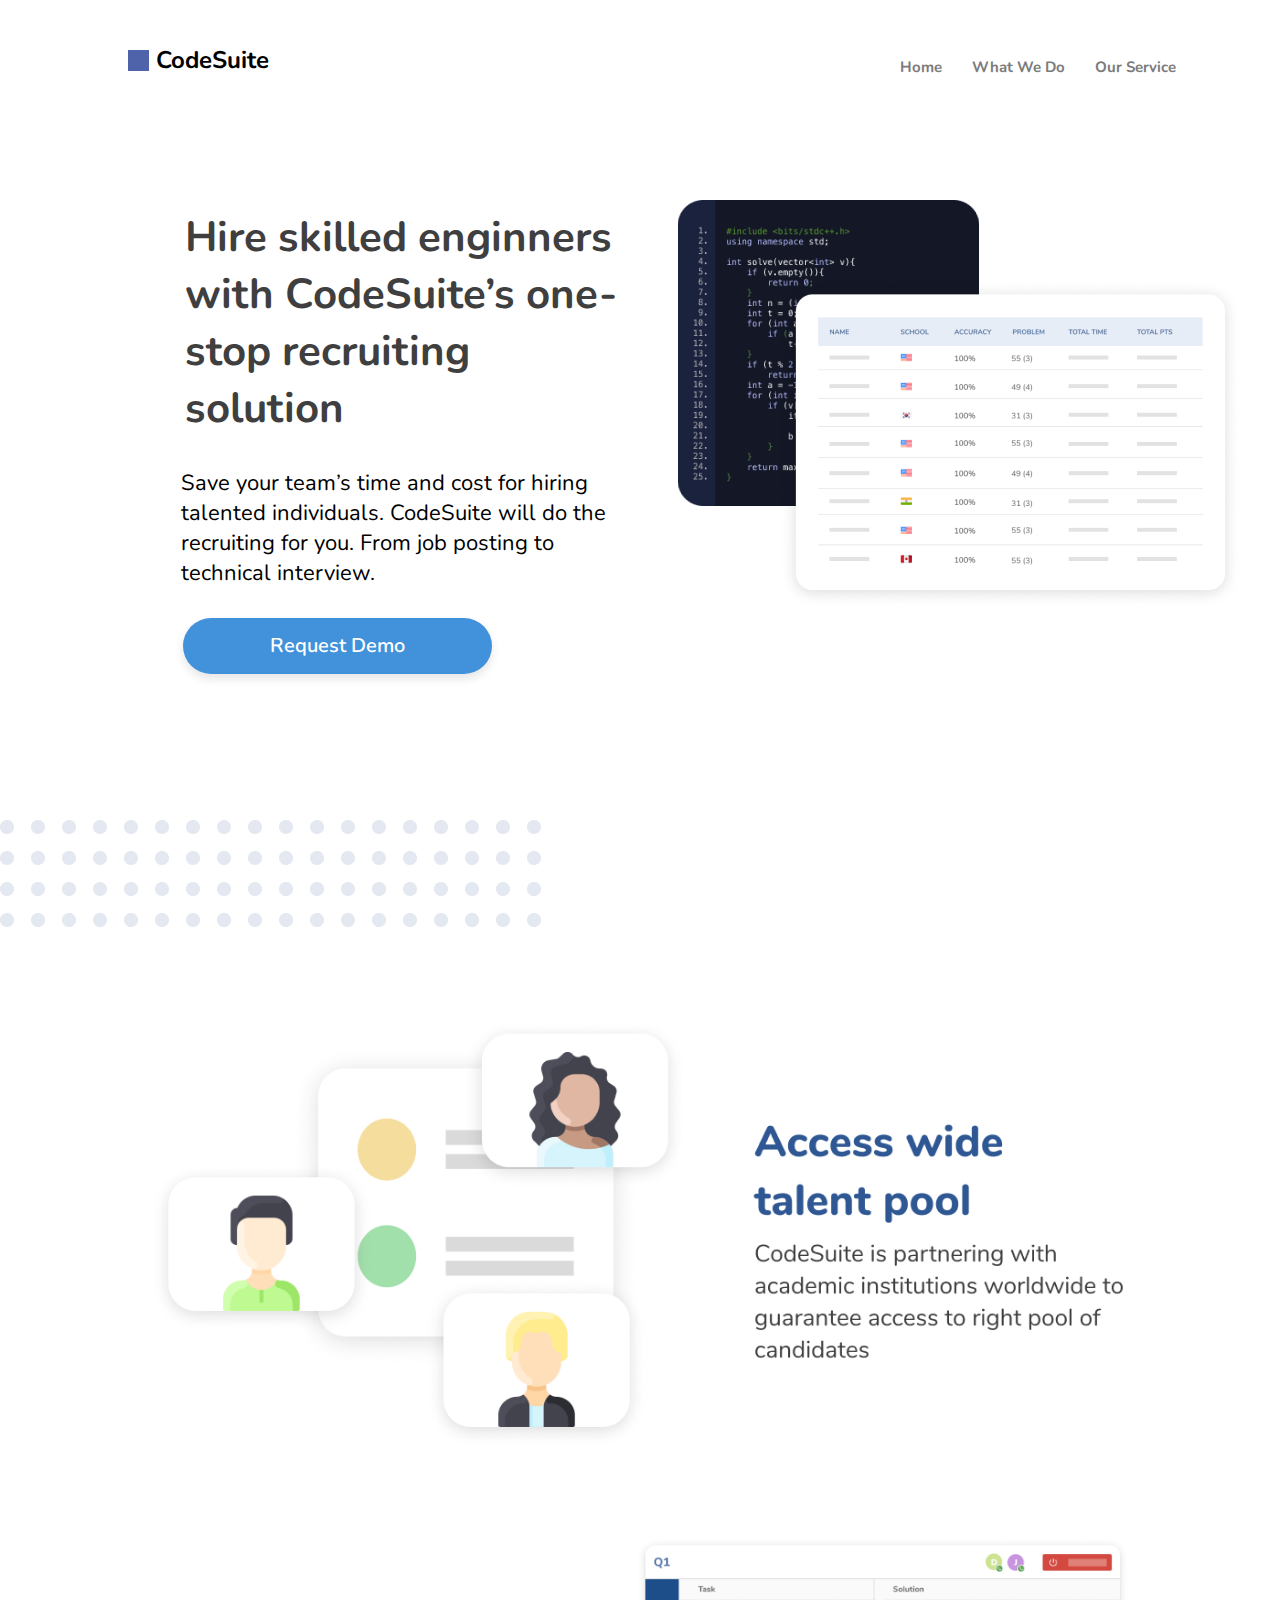
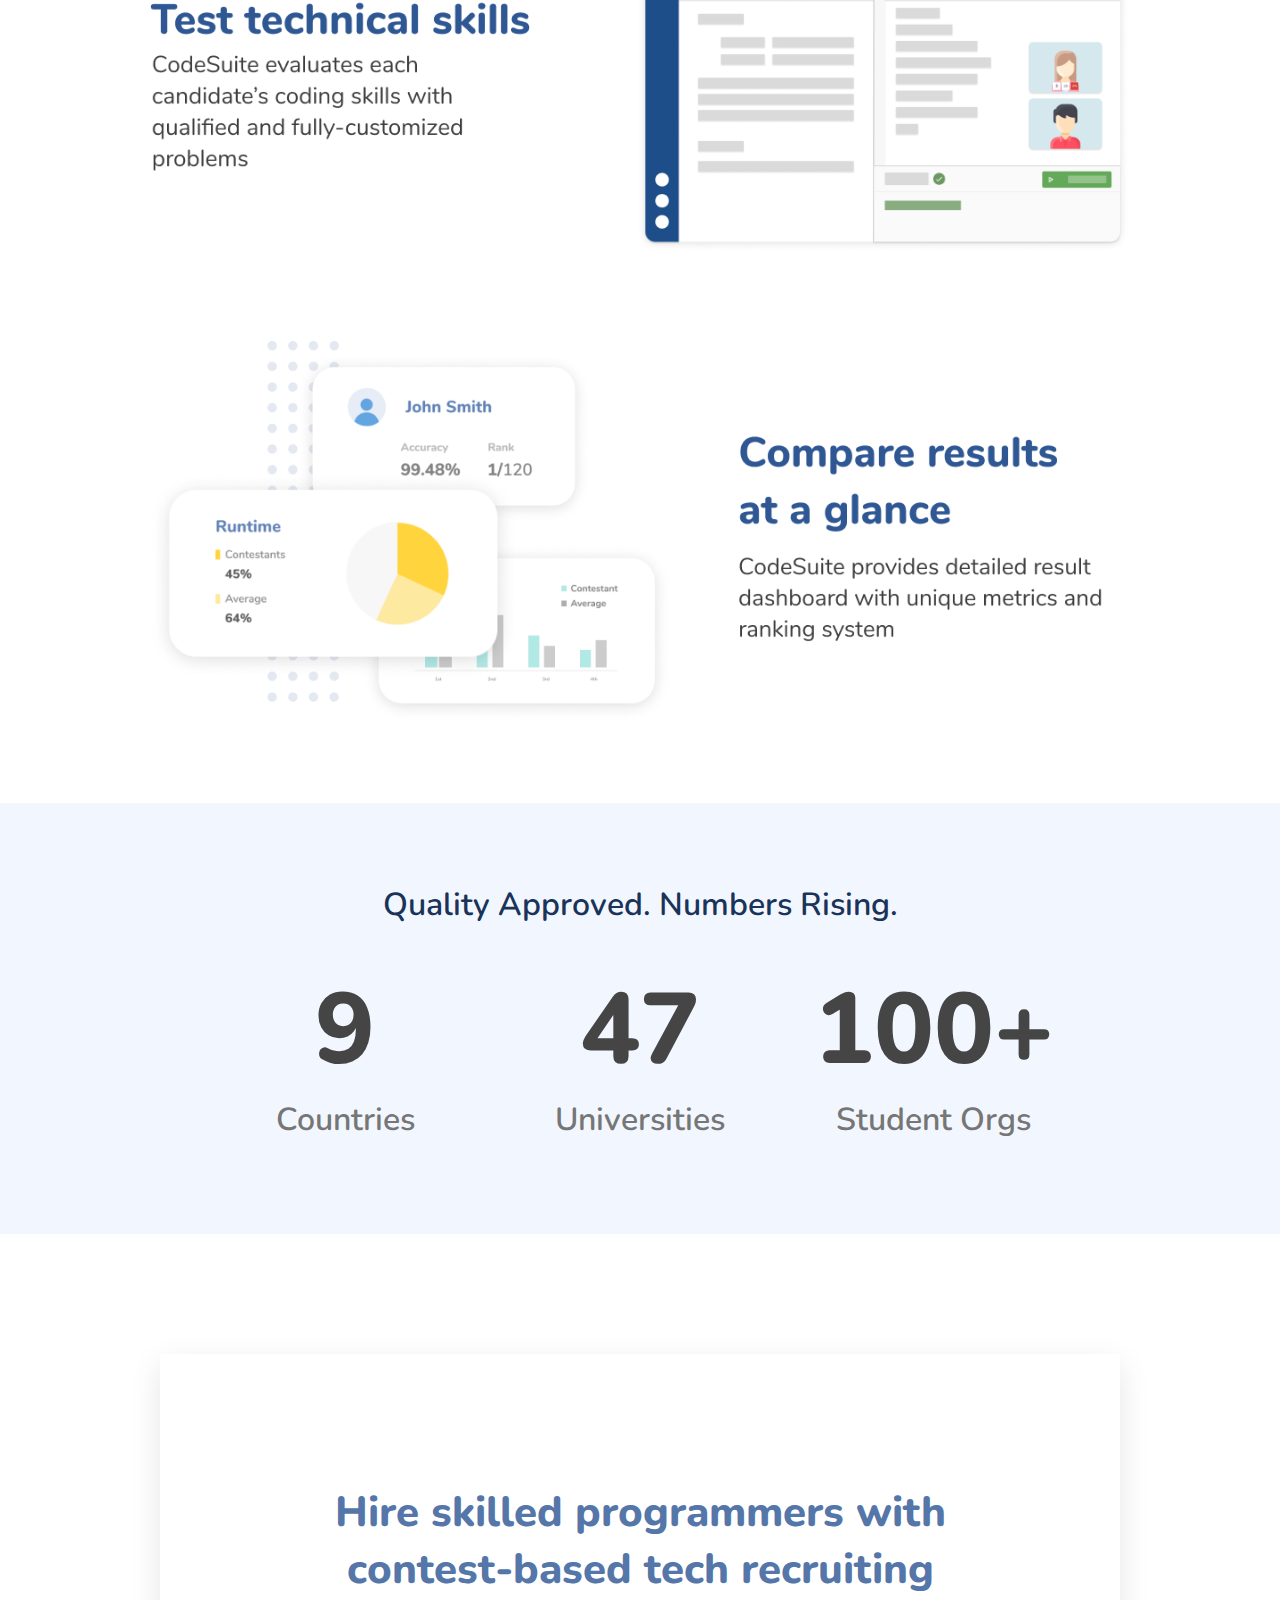
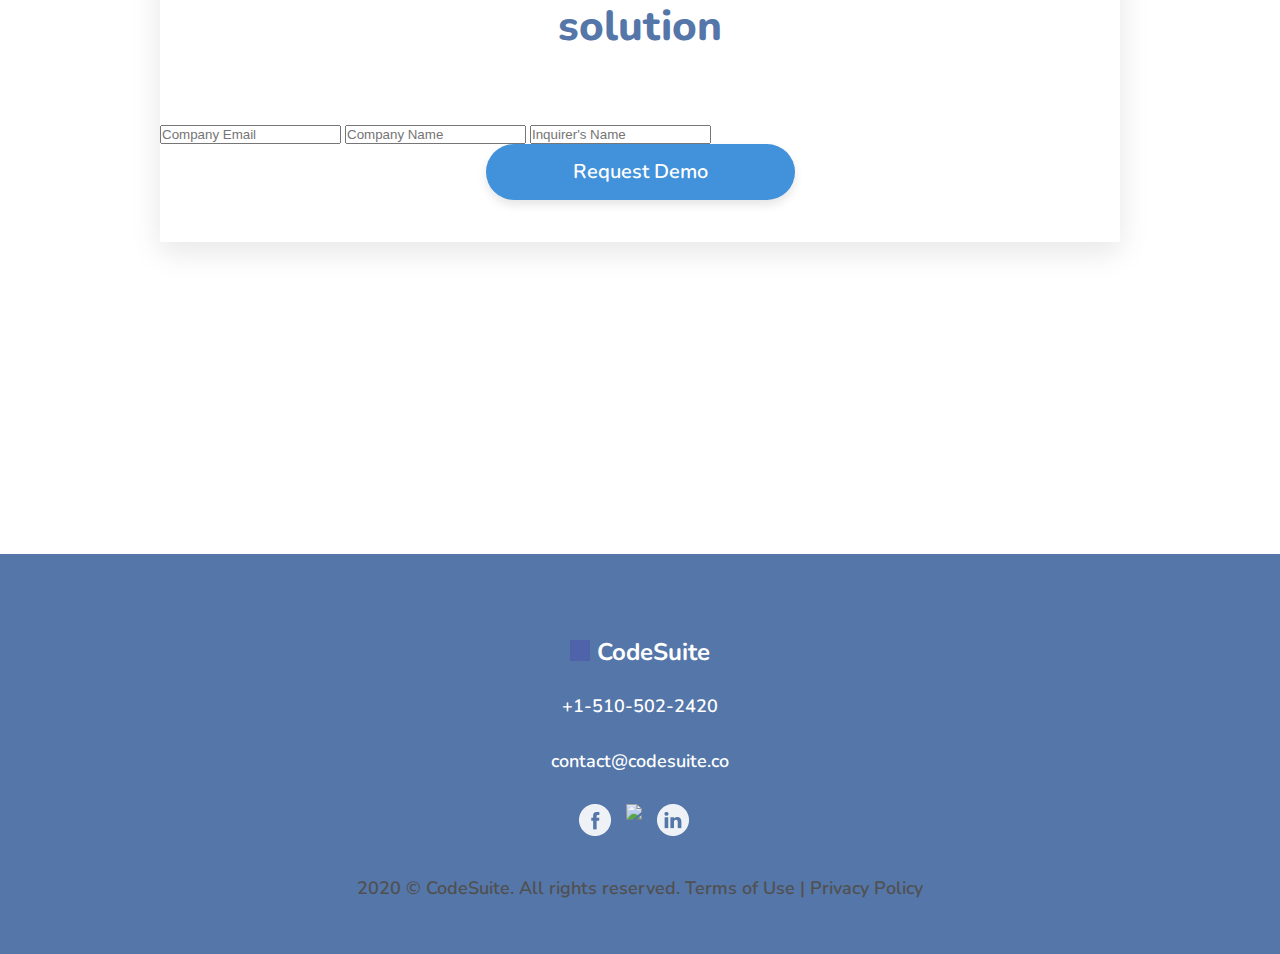
==== commit 6274c92e: "done" ====
--- a/index.html
+++ b/index.html
@@ -23,9 +23,9 @@
     </div>
     <div class = "headerpage">
         <div class = "block1">
-            <p class = "subheader1">Hire skilled programmers with contest-based tech recruiting solution</p>
-            <p class = "subheader2">From contest promotion to results analysis, CodeSuite does the recruiting work for your firm</p>
-            <a class = "button1">Request Demo</a>
+            <p class = "subheader1">Hire skilled enginners with CodeSuite’s one-stop recruiting solution</p>
+            <p class = "subheader2">Save your team’s time and cost for hiring talented individuals. CodeSuite will do the recruiting for you. From job posting to technical interview.</p>
+            <a class = "button1" id = "buttonuno">Request Demo</a>
         </div>
         <div class = "block2">
             <img id = "dos" src = "img/dos.png">
@@ -62,9 +62,13 @@
     <div class = "closer">
         <div class = "innerbox">
             <p class = "desc">Hire skilled programmers with contest-based tech recruiting solution</p>
-            <a class = "button"> Request Demo </a>
+            <input type = "email" placeholder = "Company Email">
+            <input type = "text" placeholder = "Company Name">
+            <input type = "text" placeholder = "Inquirer's Name">
+
+            <a class = "button" id = "buttondos"> Request Demo </a>
         </div>
-        <div class = "logoarray">
+        <div class = "logoarray" style = "display: none">
             <img id = "uno" src = "img/logo1.png">
             <img id = "dos" src = "img/uc.png">
             <img id = "tres" src = "img/logo3.png">
@@ -77,14 +81,14 @@
             <div class = "mbluebox"></div>
             <p id = "title">CodeSuite</p>
         </div>
-        <p class = "number">+1-805-299-0000</p>
+        <p class = "number">+1-510-502-2420</p>
         <p class = "email">contact@codesuite.co</p>
         <div class = "social">
             <a href = "https://www.facebook.com/bsuit.berkeley/"><img src = img/facebook.png></a>
-            <a href = "https://www.instagram.com/bsuit.berkeley/"><img src = "img/instagram.png"></a>
+            <a href = "https://www.instagram.com/bsuit.berkeley/"><img src = "img/insto.png"></a>
             <a href = "https://www.linkedin.com/company/bsuit/"><img src = "img/linkedin.png"></a>
         </div>
-        <p class = "finalfoot">2020 © CodeSuite. All rights reserved. Terms of Use | Privacy Policy</p>
+        <p class = "finalfoot">2020&nbsp;&#169; CodeSuite. All rights reserved. Terms of Use | Privacy Policy</p>
 </div>
 <script src = index.js></script>
 </body>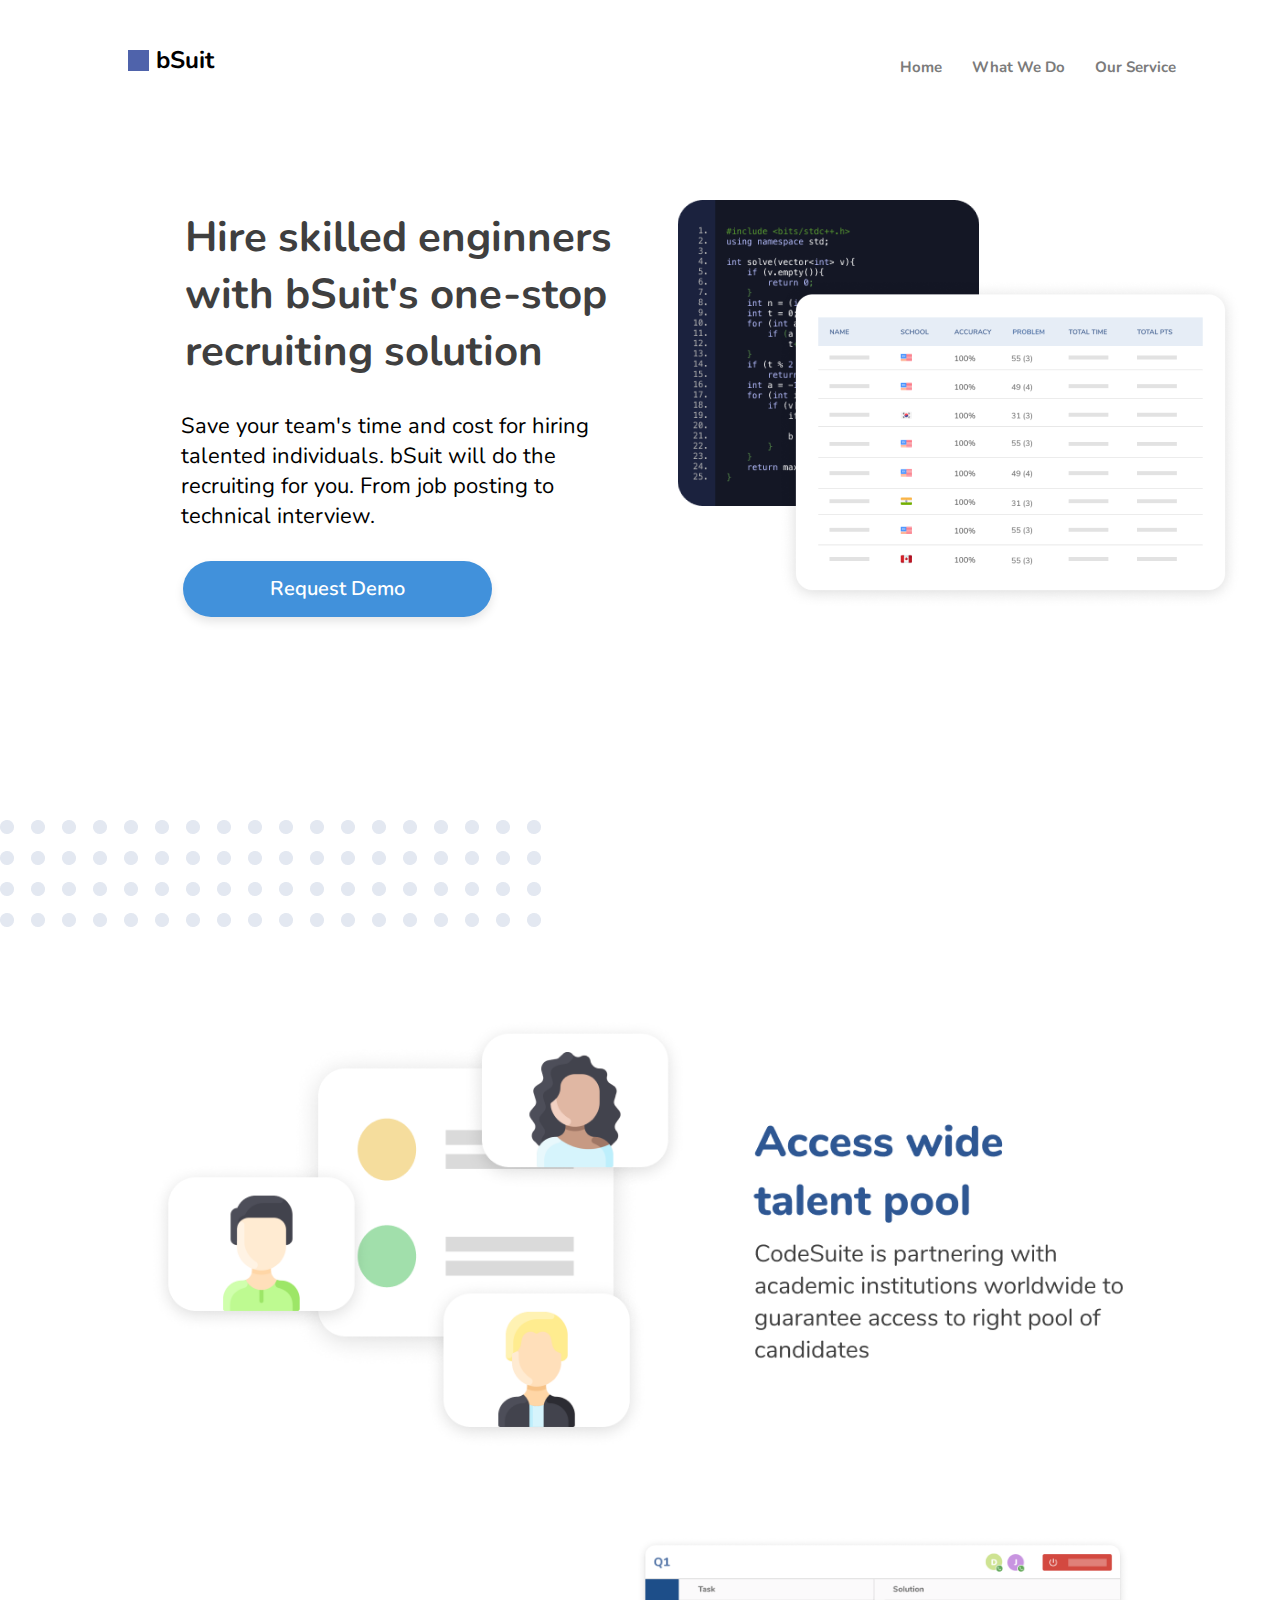
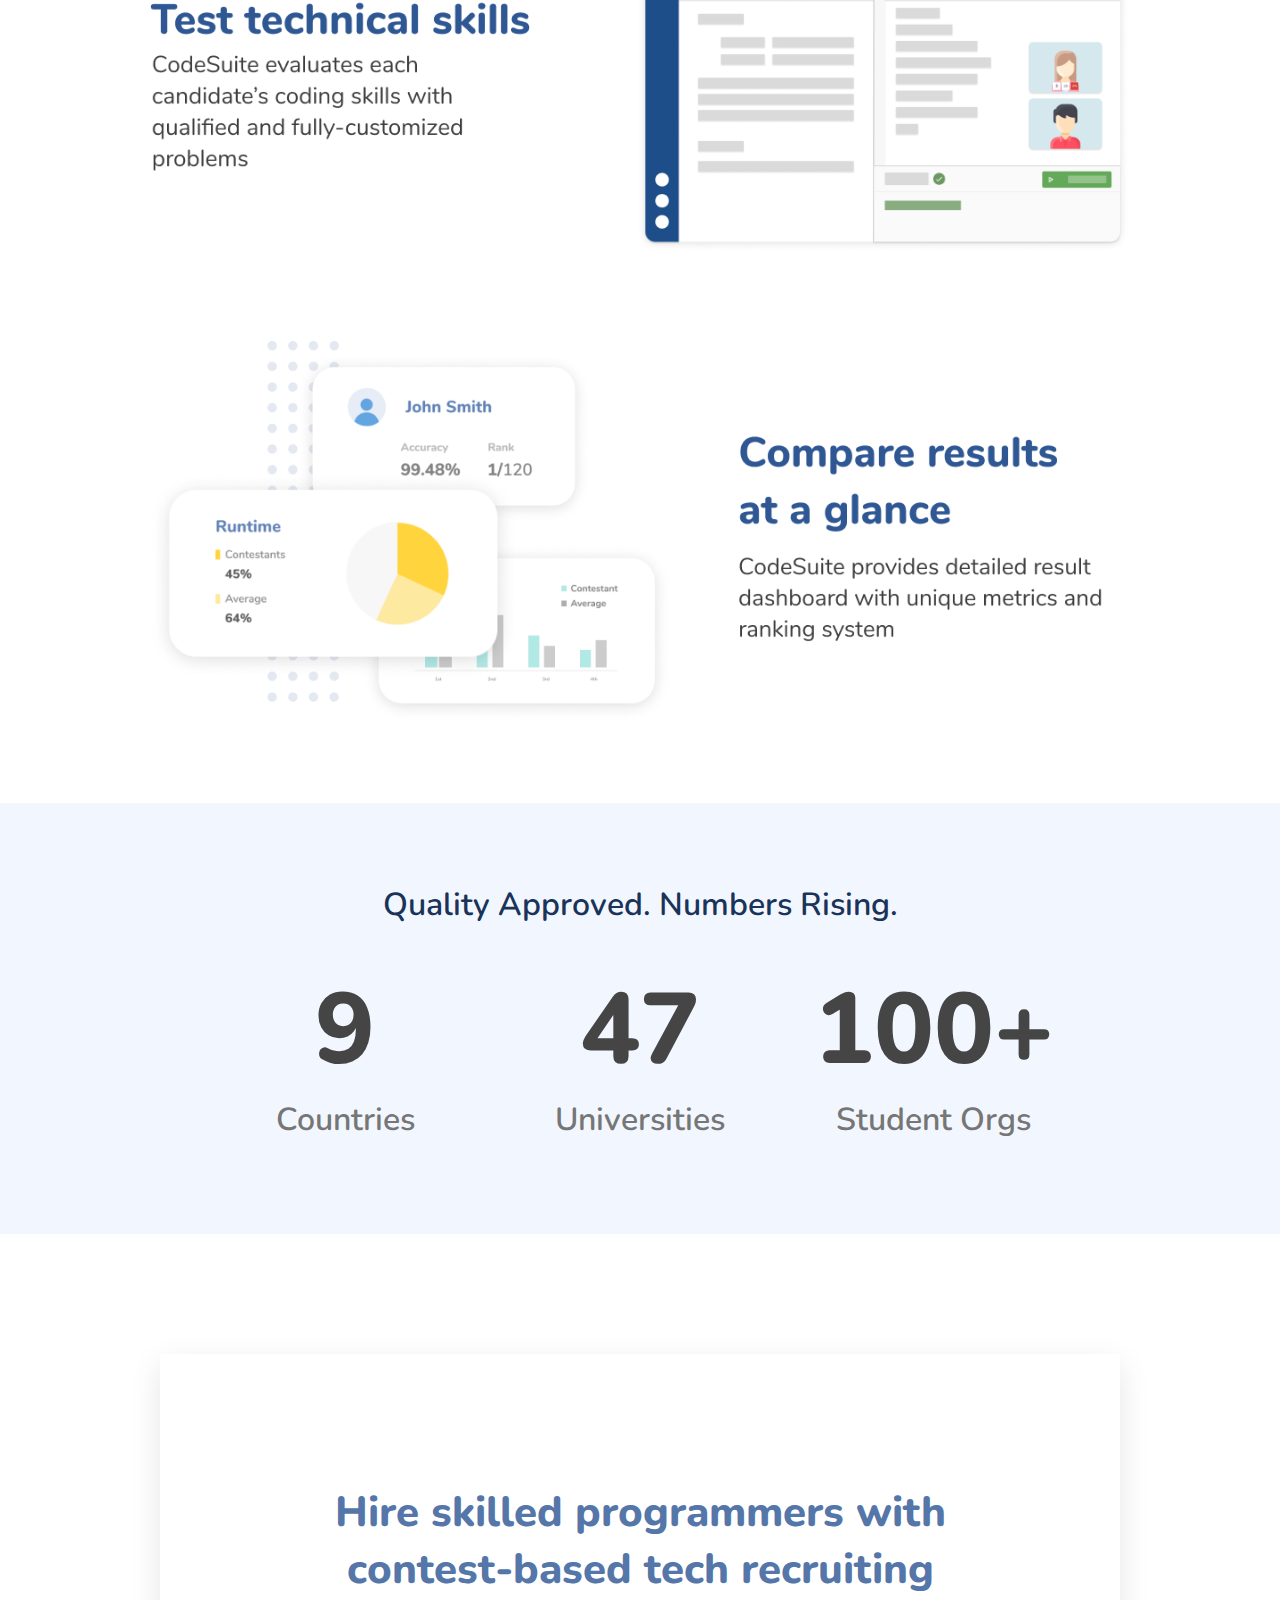
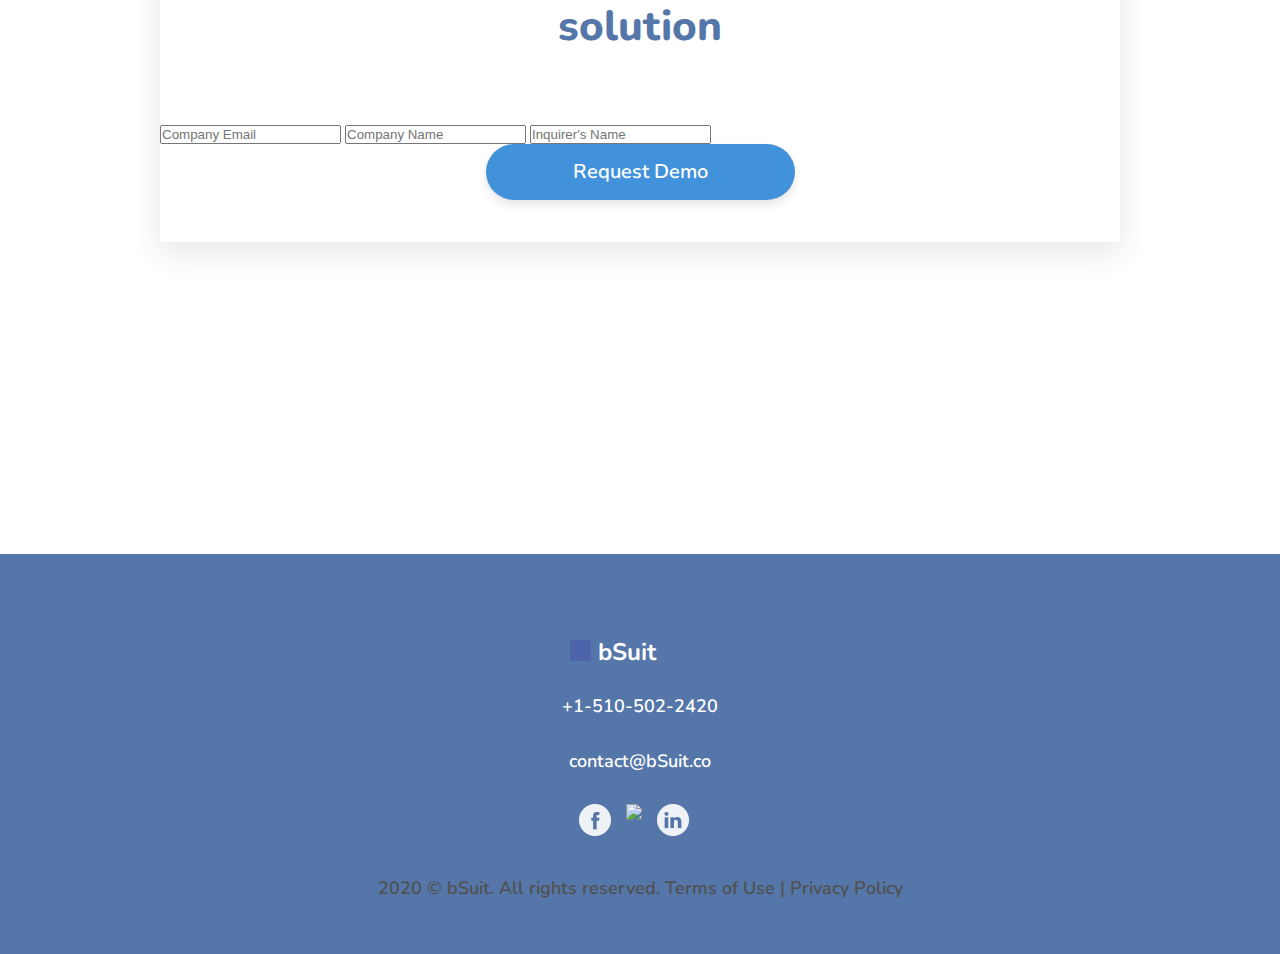
==== commit 35eb0247: "Update index.html" ====
--- a/index.html
+++ b/index.html
@@ -14,7 +14,7 @@
     <div class = "navbar">
         <div class = "logoandtitle">
             <div class = "mbluebox"></div>
-            <p id = "title">CodeSuite</p>
+            <p id = "title">bSuit</p>
             <img src = "img/menu.png" id = "menuicon">
         </div>
         <a id = "home">Home</a>
@@ -23,8 +23,8 @@
     </div>
     <div class = "headerpage">
         <div class = "block1">
-            <p class = "subheader1">Hire skilled enginners with CodeSuite’s one-stop recruiting solution</p>
-            <p class = "subheader2">Save your team’s time and cost for hiring talented individuals. CodeSuite will do the recruiting for you. From job posting to technical interview.</p>
+            <p class = "subheader1">Hire skilled enginners with bSuit's one-stop recruiting solution</p>
+            <p class = "subheader2">Save your team's time and cost for hiring talented individuals. bSuit will do the recruiting for you. From job posting to technical interview.</p>
             <a class = "button1" id = "buttonuno">Request Demo</a>
         </div>
         <div class = "block2">
@@ -79,16 +79,16 @@
     <div class = "footer">
         <div class = "logoandtitle">
             <div class = "mbluebox"></div>
-            <p id = "title">CodeSuite</p>
+            <p id = "title">bSuit</p>
         </div>
         <p class = "number">+1-510-502-2420</p>
-        <p class = "email">contact@codesuite.co</p>
+        <p class = "email">contact@bSuit.co</p>
         <div class = "social">
             <a href = "https://www.facebook.com/bsuit.berkeley/"><img src = img/facebook.png></a>
             <a href = "https://www.instagram.com/bsuit.berkeley/"><img src = "img/insto.png"></a>
             <a href = "https://www.linkedin.com/company/bsuit/"><img src = "img/linkedin.png"></a>
         </div>
-        <p class = "finalfoot">2020&nbsp;&#169; CodeSuite. All rights reserved. Terms of Use | Privacy Policy</p>
+        <p class = "finalfoot">2020&nbsp;&#169; bSuit. All rights reserved. Terms of Use | Privacy Policy</p>
 </div>
 <script src = index.js></script>
-</body>+</body>
